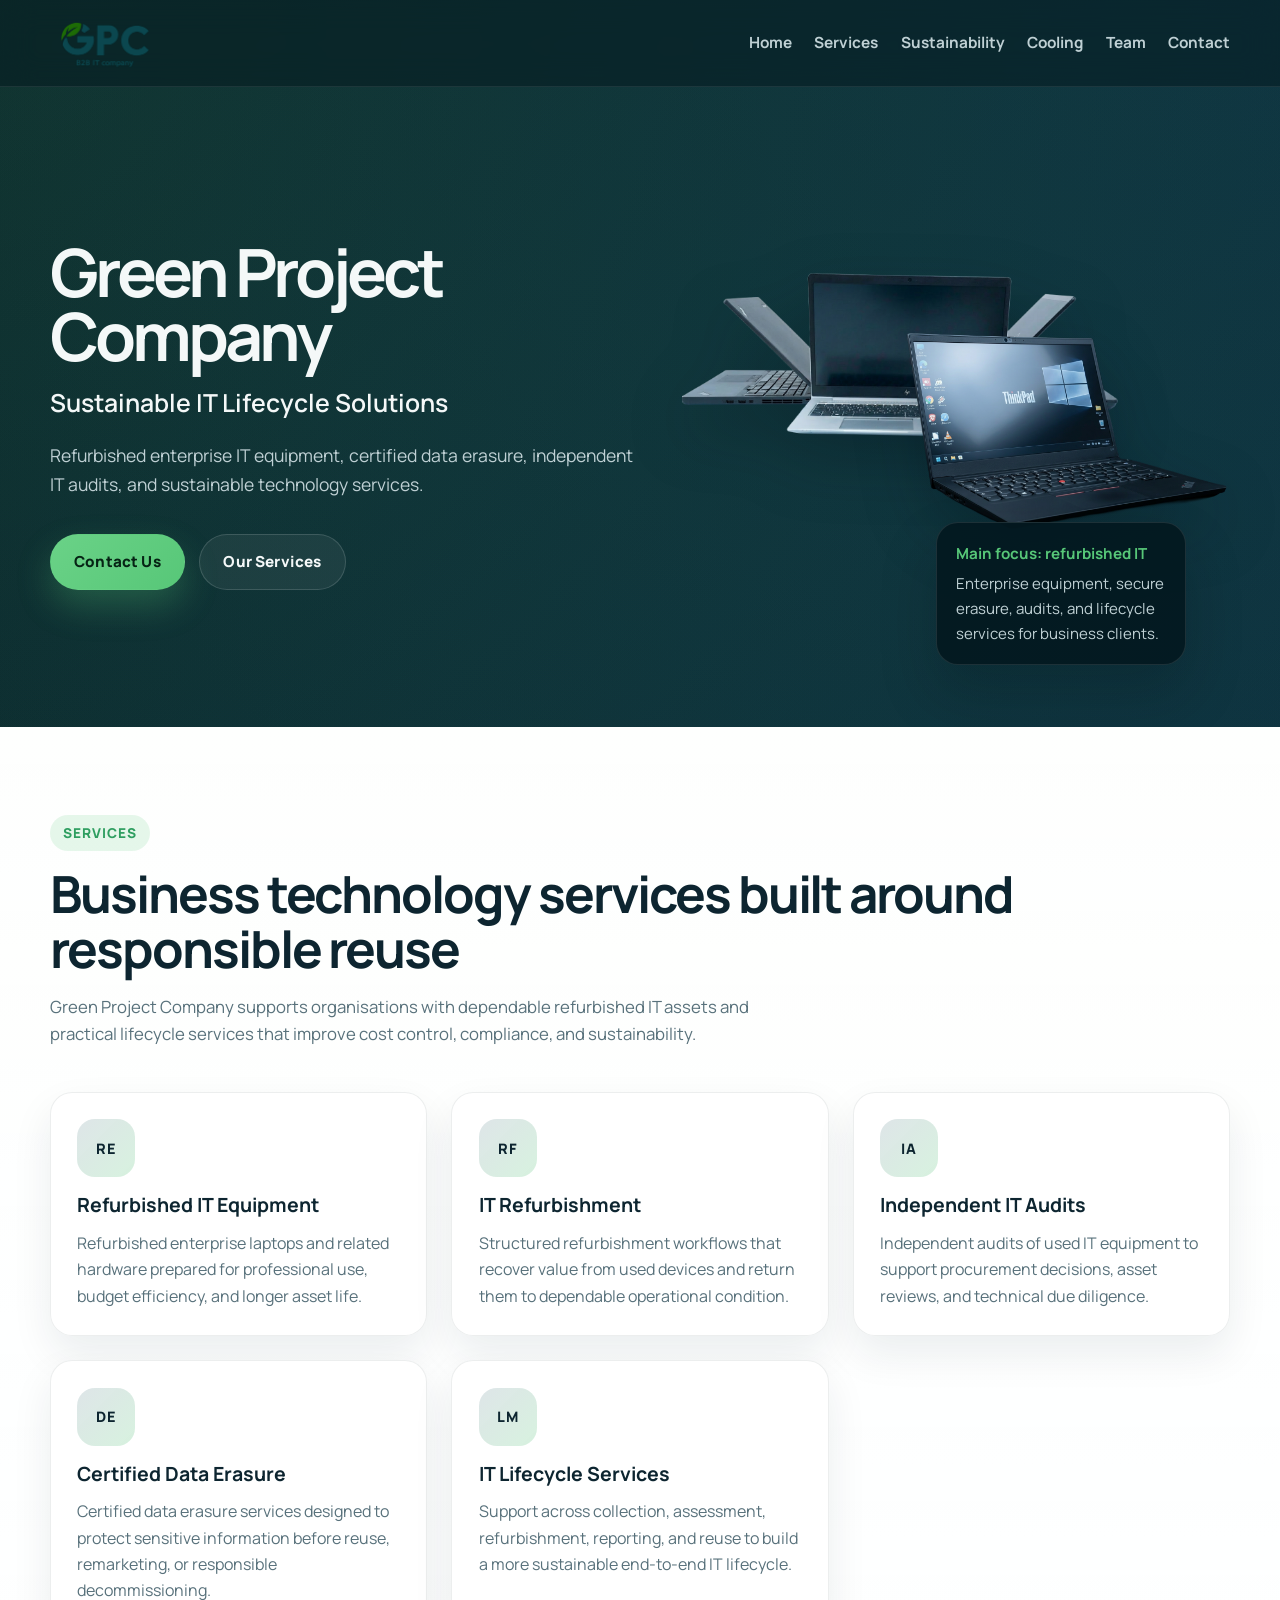
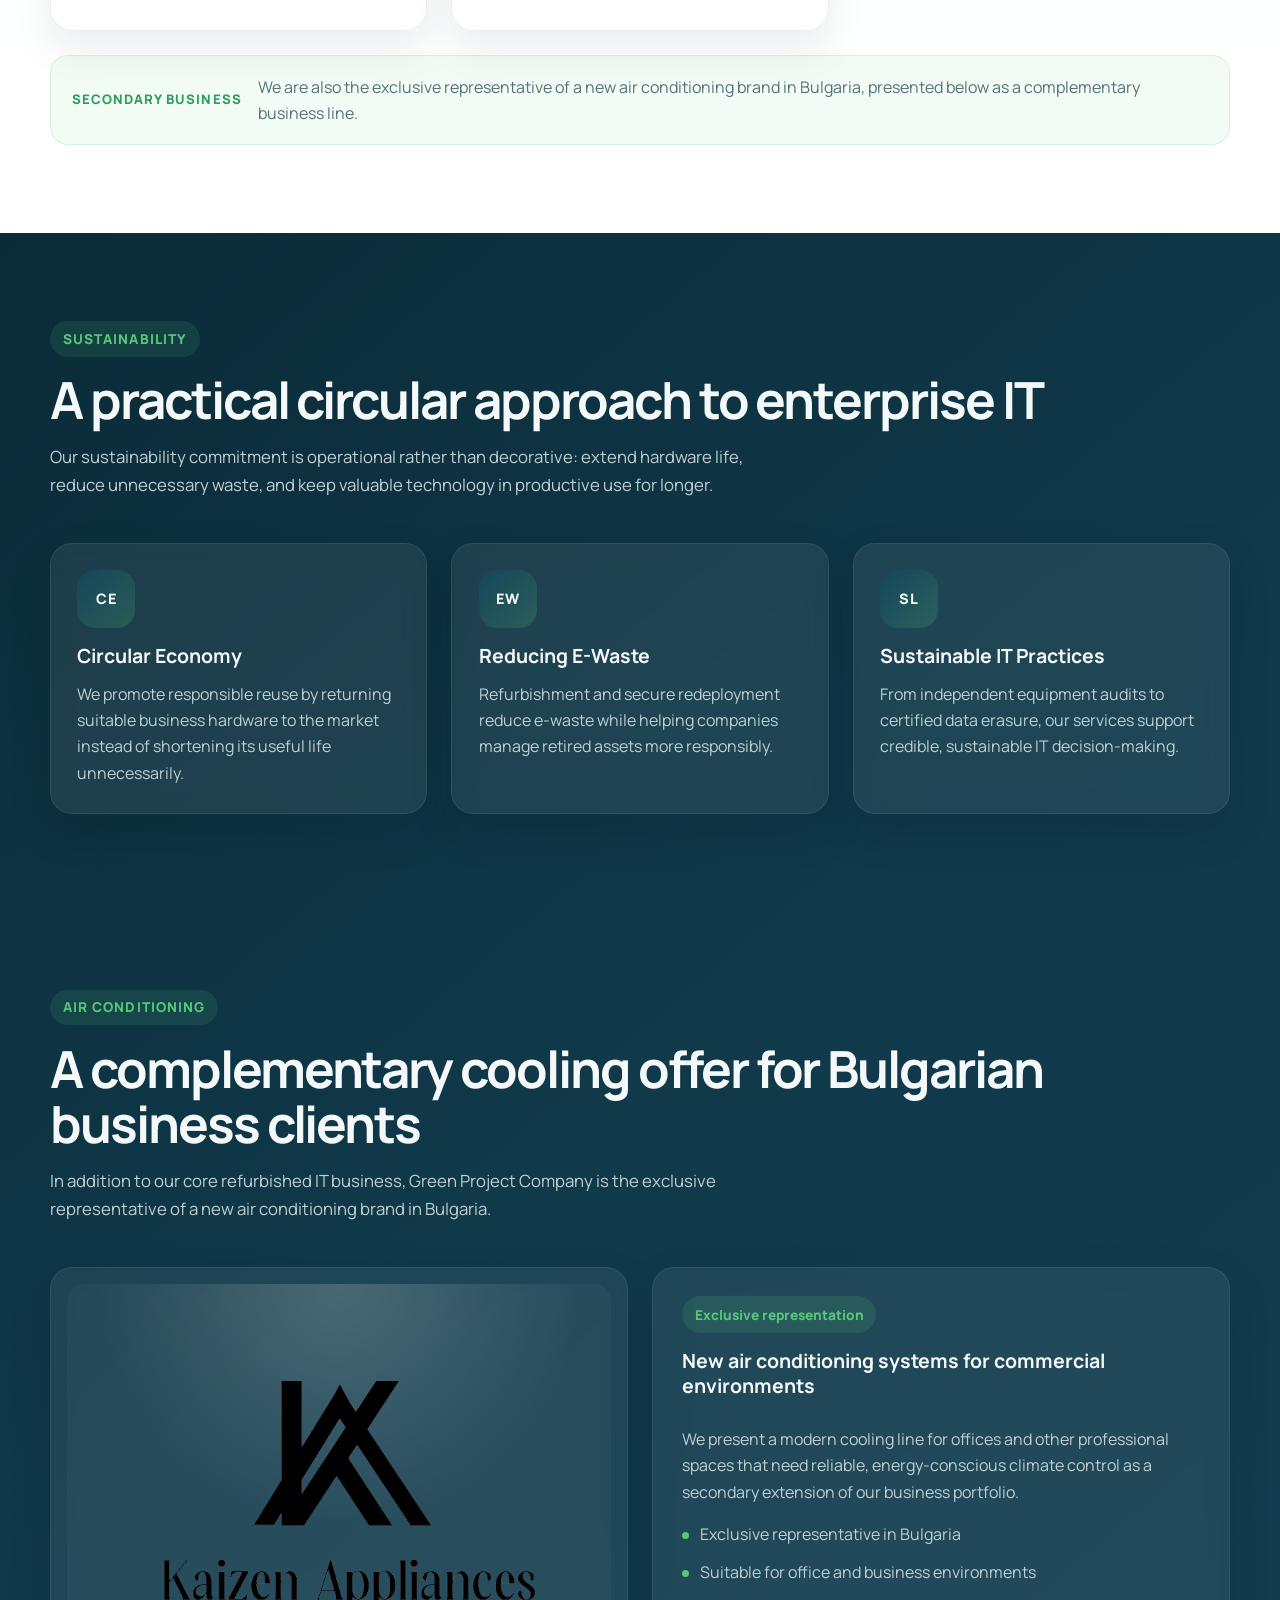
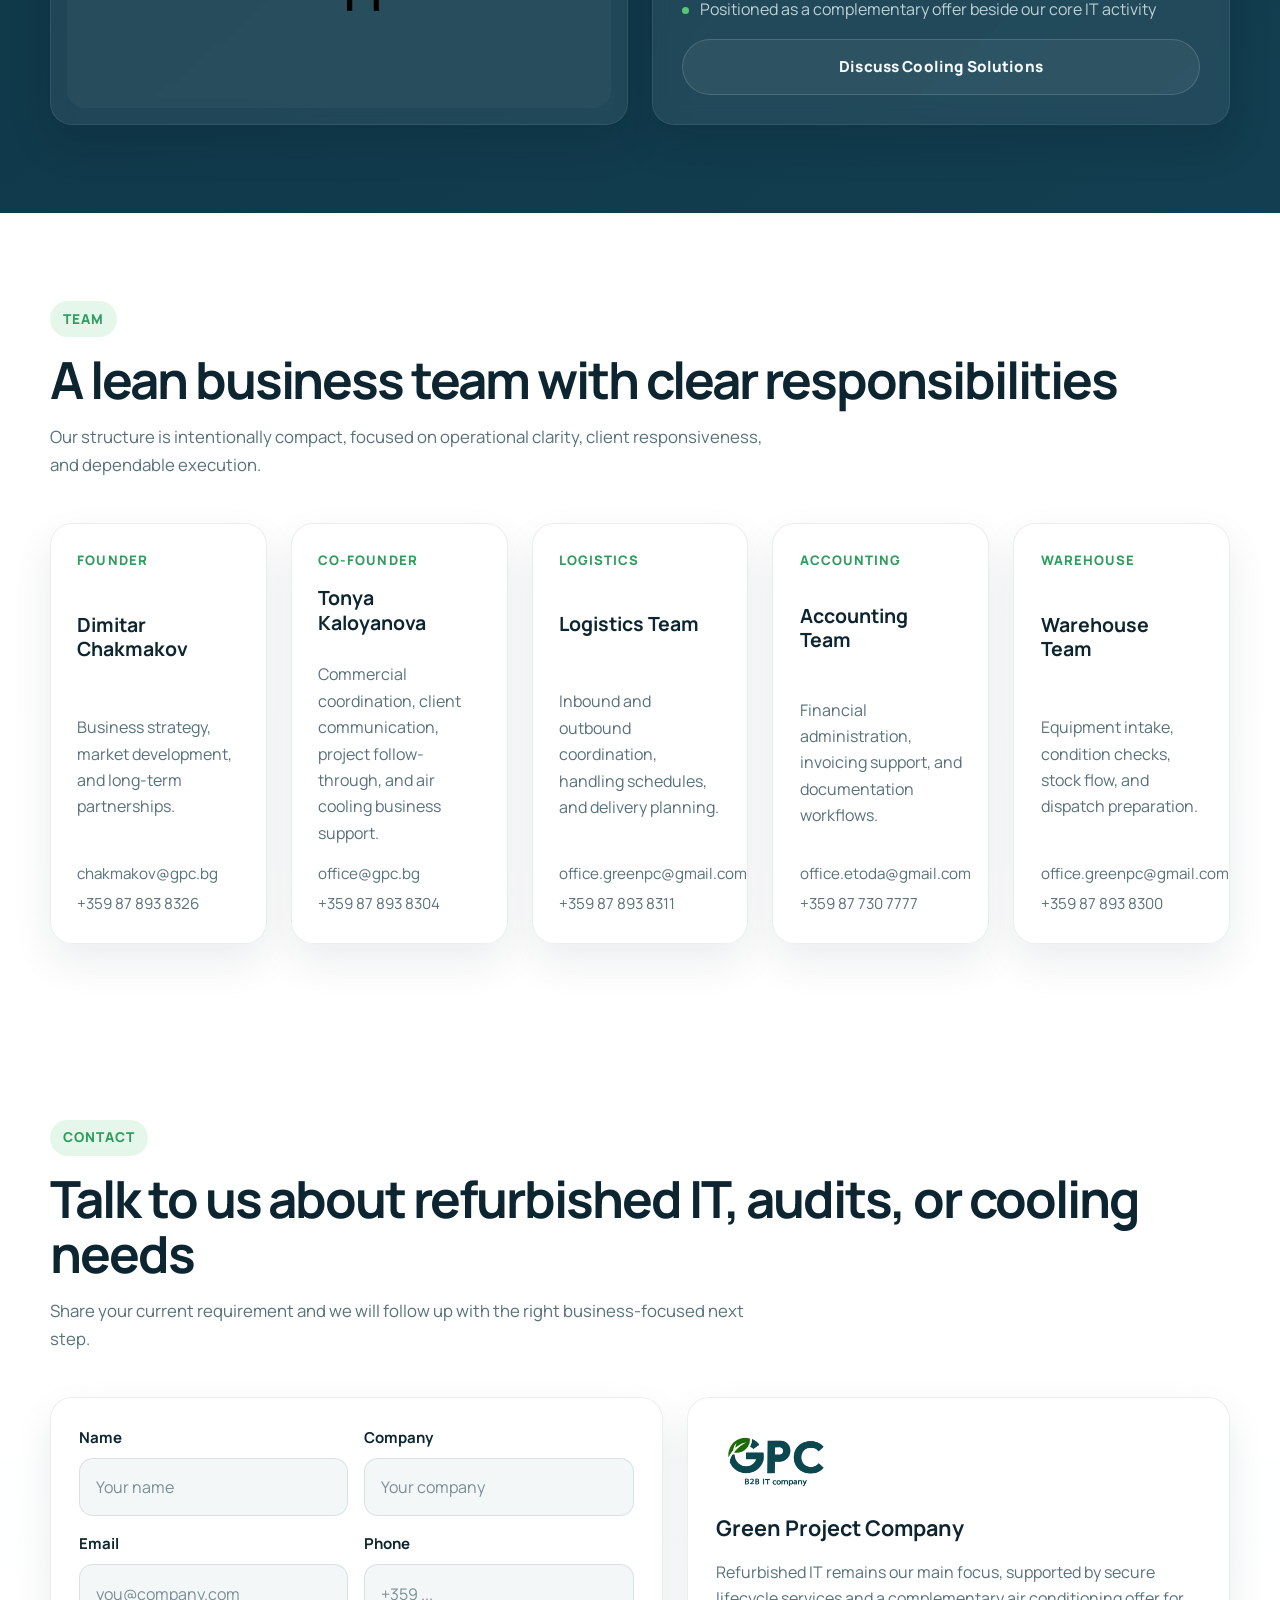
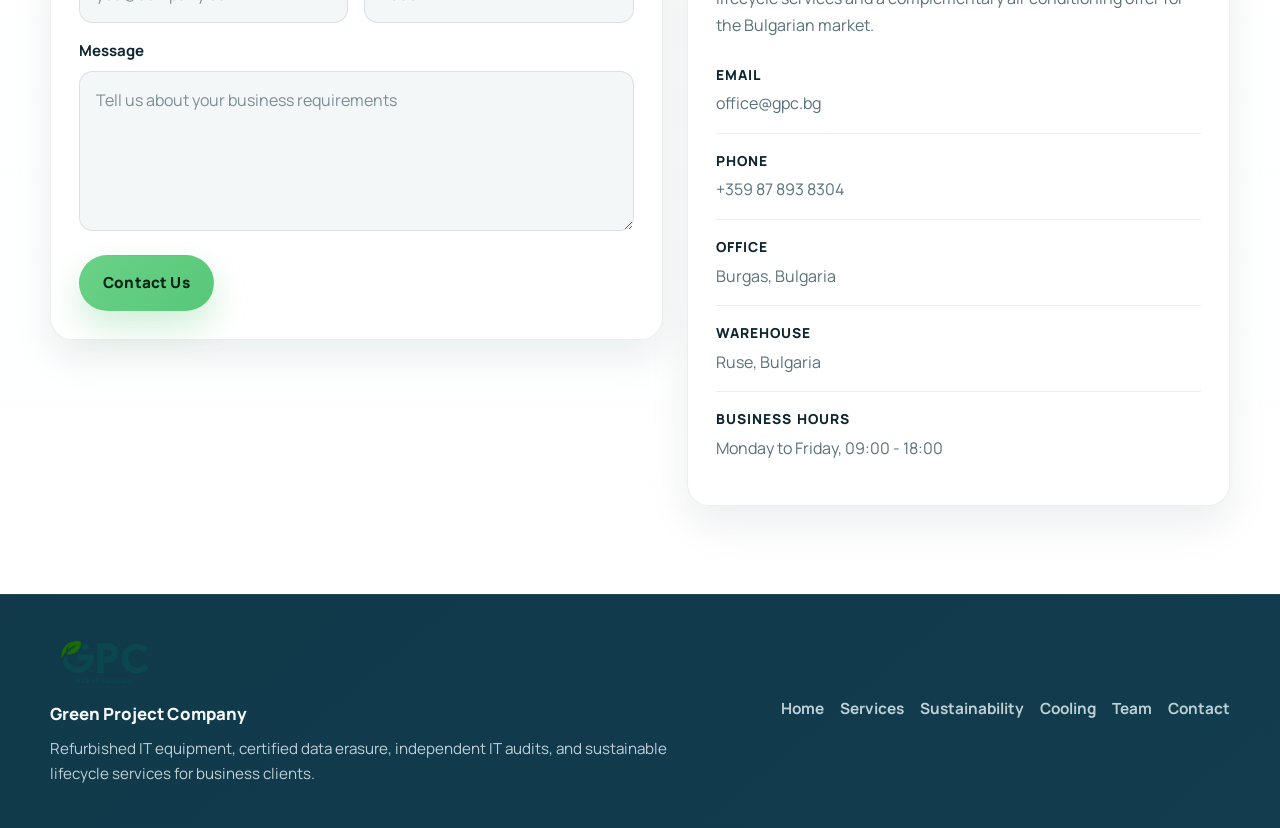
==== index.html @ 737a0e6c "Add files via upload" ====
<!DOCTYPE html>
<html lang="en">
<head>
  <meta charset="UTF-8" />
  <meta name="viewport" content="width=device-width, initial-scale=1.0" />
  <title>Green Project Company | Sustainable IT Lifecycle Solutions</title>
  <meta
    name="description"
    content="Green Project Company provides refurbished IT equipment, IT refurbishment services, independent audits, certified data erasure, lifecycle management, and sustainable technology solutions for business clients."
  />
  <link rel="preconnect" href="https://fonts.googleapis.com" />
  <link rel="preconnect" href="https://fonts.gstatic.com" crossorigin />
  <link
    href="https://fonts.googleapis.com/css2?family=Manrope:wght@400;500;600;700;800&display=swap"
    rel="stylesheet"
  />
  <link rel="stylesheet" href="styles.css" />
</head>
<body>
  <header class="site-header" id="home">
    <div class="container header-inner">
      <a href="#home" class="logo" aria-label="Green Project Company home">
        <img src="img/final-logo-png-transparent.png" alt="Green Project Company logo" />
      </a>

      <button
        class="menu-toggle"
        aria-label="Toggle navigation"
        aria-expanded="false"
        aria-controls="primary-nav"
        type="button"
      >
        <span></span>
      </button>

      <nav class="nav" id="primary-nav" aria-label="Primary navigation">
        <a href="#home">Home</a>
        <a href="#services">Services</a>
        <a href="#sustainability">Sustainability</a>
        <a href="#cooling">Cooling</a>
        <a href="#team">Team</a>
        <a href="#contact">Contact</a>
      </nav>
    </div>
  </header>

  <main>
    <section class="hero section" aria-labelledby="hero-title">
      <div class="container hero-grid">
        <div class="hero-copy fade-in">
          <h1 id="hero-title">Green Project Company</h1>
          <p class="hero-tagline">Sustainable IT Lifecycle Solutions</p>
          <p class="hero-description">
            Refurbished enterprise IT equipment, certified data erasure, independent IT audits,
            and sustainable technology services.
          </p>

          <div class="hero-actions">
            <a href="#contact" class="btn">Contact Us</a>
            <a href="#services" class="btn btn-secondary">Our Services</a>
          </div>
        </div>

        <div class="hero-visual fade-in" aria-hidden="true">
          <div class="hero-card one">
            <img src="img/refurbished laptops HP, Lenovo, Dell.png" alt="" />
          </div>
          <div class="hero-card two">
            <img src="img/Lenovo E14.png" alt="" />
          </div>
          <div class="hero-badge">
            <strong>Main focus: refurbished IT</strong>
            <p>Enterprise equipment, secure erasure, audits, and lifecycle services for business clients.</p>
          </div>
        </div>
      </div>
    </section>

    <section class="section section-light" id="services" aria-labelledby="services-title">
      <div class="container">
        <div class="section-heading fade-in">
          <span class="section-kicker">Services</span>
          <h2 class="section-title" id="services-title">Business technology services built around responsible reuse</h2>
          <p class="section-subtitle">
            Green Project Company supports organisations with dependable refurbished IT assets and
            practical lifecycle services that improve cost control, compliance, and sustainability.
          </p>
        </div>

        <div class="services-grid">
          <article class="card service-card fade-in">
            <div class="icon-wrap">RE</div>
            <h3>Refurbished IT Equipment</h3>
            <p>
              Refurbished enterprise laptops and related hardware prepared for professional use,
              budget efficiency, and longer asset life.
            </p>
          </article>

          <article class="card service-card fade-in">
            <div class="icon-wrap">RF</div>
            <h3>IT Refurbishment</h3>
            <p>
              Structured refurbishment workflows that recover value from used devices and return
              them to dependable operational condition.
            </p>
          </article>

          <article class="card service-card fade-in">
            <div class="icon-wrap">IA</div>
            <h3>Independent IT Audits</h3>
            <p>
              Independent audits of used IT equipment to support procurement decisions, asset
              reviews, and technical due diligence.
            </p>
          </article>

          <article class="card service-card fade-in">
            <div class="icon-wrap">DE</div>
            <h3>Certified Data Erasure</h3>
            <p>
              Certified data erasure services designed to protect sensitive information before
              reuse, remarketing, or responsible decommissioning.
            </p>
          </article>

          <article class="card service-card fade-in">
            <div class="icon-wrap">LM</div>
            <h3>IT Lifecycle Services</h3>
            <p>
              Support across collection, assessment, refurbishment, reporting, and reuse to build
              a more sustainable end-to-end IT lifecycle.
            </p>
          </article>
        </div>

        <div class="secondary-note fade-in">
          <span class="secondary-note-label">Secondary business</span>
          <p>
            We are also the exclusive representative of a new air conditioning brand in Bulgaria,
            presented below as a complementary business line.
          </p>
        </div>
      </div>
    </section>

    <section class="section" id="sustainability" aria-labelledby="sustainability-title">
      <div class="container">
        <div class="section-heading fade-in">
          <span class="section-kicker">Sustainability</span>
          <h2 class="section-title" id="sustainability-title">A practical circular approach to enterprise IT</h2>
          <p class="section-subtitle">
            Our sustainability commitment is operational rather than decorative: extend hardware
            life, reduce unnecessary waste, and keep valuable technology in productive use for longer.
          </p>
        </div>

        <div class="mission-grid">
          <article class="card fade-in">
            <div class="icon-wrap">CE</div>
            <h3>Circular Economy</h3>
            <p>
              We promote responsible reuse by returning suitable business hardware to the market
              instead of shortening its useful life unnecessarily.
            </p>
          </article>

          <article class="card fade-in">
            <div class="icon-wrap">EW</div>
            <h3>Reducing E-Waste</h3>
            <p>
              Refurbishment and secure redeployment reduce e-waste while helping companies manage
              retired assets more responsibly.
            </p>
          </article>

          <article class="card fade-in">
            <div class="icon-wrap">SL</div>
            <h3>Sustainable IT Practices</h3>
            <p>
              From independent equipment audits to certified data erasure, our services support
              credible, sustainable IT decision-making.
            </p>
          </article>
        </div>
      </div>
    </section>

    <section class="section" id="cooling" aria-labelledby="cooling-title">
      <div class="container">
        <div class="section-heading fade-in">
          <span class="section-kicker">Air Conditioning</span>
          <h2 class="section-title" id="cooling-title">A complementary cooling offer for Bulgarian business clients</h2>
          <p class="section-subtitle">
            In addition to our core refurbished IT business, Green Project Company is the exclusive
            representative of a new air conditioning brand in Bulgaria.
          </p>
        </div>

        <div class="products-grid cooling-grid">
          <article class="card product-card fade-in">
            <img
              src="img/kaizen air conditioner.png"
              alt="Kaizen air conditioner unit represented by Green Project Company"
              loading="lazy"
            />
          </article>

          <article class="card cooling-card fade-in">
            <span class="product-label">Exclusive representation</span>
            <h3>New air conditioning systems for commercial environments</h3>
            <p>
              We present a modern cooling line for offices and other professional spaces that need
              reliable, energy-conscious climate control as a secondary extension of our business portfolio.
            </p>

            <ul class="feature-list">
              <li>Exclusive representative in Bulgaria</li>
              <li>Suitable for office and business environments</li>
              <li>Positioned as a complementary offer beside our core IT activity</li>
            </ul>

            <a href="#contact" class="btn btn-secondary">Discuss Cooling Solutions</a>
          </article>
        </div>
      </div>
    </section>

    <section class="section section-light" id="team" aria-labelledby="team-title">
      <div class="container">
        <div class="section-heading fade-in">
          <span class="section-kicker">Team</span>
          <h2 class="section-title" id="team-title">A lean business team with clear responsibilities</h2>
          <p class="section-subtitle">
            Our structure is intentionally compact, focused on operational clarity, client
            responsiveness, and dependable execution.
          </p>
        </div>

        <div class="team-grid">
          <article class="card team-card fade-in">
            <span class="team-role">Founder</span>
            <h3>Dimitar Chakmakov</h3>
            <p>Business strategy, market development, and long-term partnerships.</p>
            <div class="team-contact">
              <a href="mailto:chakmakov@gpc.bg">chakmakov@gpc.bg</a>
              <a href="tel:+359878938326">+359 87 893 8326</a>
            </div>
          </article>

          <article class="card team-card fade-in">
            <span class="team-role">Co-Founder</span>
            <h3>Tonya Kaloyanova</h3>
            <p>Commercial coordination, client communication, project follow-through, and air cooling business support.</p>
            <div class="team-contact">
              <a href="mailto:office@gpc.bg">office@gpc.bg</a>
              <a href="tel:+359878938304">+359 87 893 8304</a>
            </div>
          </article>

          <article class="card team-card fade-in">
            <span class="team-role">Logistics</span>
            <h3>Logistics Team</h3>
            <p>Inbound and outbound coordination, handling schedules, and delivery planning.</p>
            <div class="team-contact">
              <a href="mailto:office.greenpc@gmail.com">office.greenpc@gmail.com</a>
              <a href="tel:+359878938311">+359 87 893 8311</a>
            </div>
          </article>

          <article class="card team-card fade-in">
            <span class="team-role">Accounting</span>
            <h3>Accounting Team</h3>
            <p>Financial administration, invoicing support, and documentation workflows.</p>
            <div class="team-contact">
              <a href="mailto:office.etoda@gmail.com">office.etoda@gmail.com</a>
              <a href="tel:+359877307777">+359 87 730 7777</a>
            </div>
          </article>

          <article class="card team-card fade-in">
            <span class="team-role">Warehouse</span>
            <h3>Warehouse Team</h3>
            <p>Equipment intake, condition checks, stock flow, and dispatch preparation.</p>
            <div class="team-contact">
              <a href="mailto:office.greenpc@gmail.com">office.greenpc@gmail.com</a>
              <a href="tel:+359878938300">+359 87 893 8300</a>
            </div>
          </article>
        </div>
      </div>
    </section>

    <section class="section section-light" id="contact" aria-labelledby="contact-title">
      <div class="container">
        <div class="section-heading fade-in">
          <span class="section-kicker">Contact</span>
          <h2 class="section-title" id="contact-title">Talk to us about refurbished IT, audits, or cooling needs</h2>
          <p class="section-subtitle">
            Share your current requirement and we will follow up with the right business-focused next step.
          </p>
        </div>

        <div class="contact-grid">
          <form class="contact-form fade-in">
            <div class="form-row">
              <div class="form-group">
                <label for="name">Name</label>
                <input type="text" id="name" name="name" placeholder="Your name" required />
              </div>

              <div class="form-group">
                <label for="company">Company</label>
                <input type="text" id="company" name="company" placeholder="Your company" required />
              </div>
            </div>

            <div class="form-row">
              <div class="form-group">
                <label for="email">Email</label>
                <input type="email" id="email" name="email" placeholder="you@company.com" required />
              </div>

              <div class="form-group">
                <label for="phone">Phone</label>
                <input type="tel" id="phone" name="phone" placeholder="+359 ..." required />
              </div>
            </div>

            <div class="form-group">
              <label for="message">Message</label>
              <textarea
                id="message"
                name="message"
                placeholder="Tell us about your business requirements"
                required
              ></textarea>
            </div>

            <button type="submit" class="btn">Contact Us</button>
          </form>

          <aside class="contact-info fade-in">
            <div class="contact-logo">
              <img src="img/final-logo-png-transparent.png" alt="Green Project Company logo" loading="lazy" />
            </div>

            <h3>Green Project Company</h3>
            <p class="contact-copy">
              Refurbished IT remains our main focus, supported by secure lifecycle services and a
              complementary air conditioning offer for the Bulgarian market.
            </p>

            <div class="info-item">
              <span>Email</span>
              <a href="mailto:office@gpc.bg">office@gpc.bg</a>
            </div>

            <div class="info-item">
              <span>Phone</span>
              <a href="tel:+359878938304">+359 87 893 8304</a>
            </div>

            <div class="info-item">
              <span>Office</span>
              <p>Burgas, Bulgaria</p>
            </div>

            <div class="info-item">
              <span>Warehouse</span>
              <p>Ruse, Bulgaria</p>
            </div>

            <div class="info-item">
              <span>Business Hours</span>
              <p>Monday to Friday, 09:00 - 18:00</p>
            </div>
          </aside>
        </div>
      </div>
    </section>
  </main>

  <footer class="site-footer">
    <div class="container footer-grid">
      <div class="footer-brand">
        <a href="#home" class="logo" aria-label="Green Project Company home">
          <img src="img/final-logo-png-transparent.png" alt="Green Project Company logo" loading="lazy" />
        </a>
        <span class="footer-company">Green Project Company</span>
        <p class="footer-copy">
          Refurbished IT equipment, certified data erasure, independent IT audits, and sustainable
          lifecycle services for business clients.
        </p>
      </div>

      <nav class="footer-nav" aria-label="Footer navigation">
        <a href="#home">Home</a>
        <a href="#services">Services</a>
        <a href="#sustainability">Sustainability</a>
        <a href="#cooling">Cooling</a>
        <a href="#team">Team</a>
        <a href="#contact">Contact</a>
      </nav>
    </div>
  </footer>

  <script src="script.js"></script>
</body>
</html>
---- styles.css ----
:root {
  --bg-dark: #041920;
  --bg-deep: #0a2a38;
  --bg-primary: #10394a;
  --bg-secondary: #15475c;
  --bg-light: #f5f9f8;
  --bg-light-alt: #edf4f3;
  --text-main: #f4f8f8;
  --text-soft: #bfd0d4;
  --text-dark: #0d2530;
  --text-muted: #58717b;
  --surface: rgba(255, 255, 255, 0.07);
  --surface-strong: rgba(255, 255, 255, 0.11);
  --accent: #57c778;
  --accent-strong: #2e9e60;
  --line: rgba(255, 255, 255, 0.1);
  --line-dark: rgba(13, 37, 48, 0.1);
  --shadow-soft: 0 18px 42px rgba(1, 16, 22, 0.16);
  --shadow-strong: 0 28px 56px rgba(1, 16, 22, 0.24);
  --radius-xl: 28px;
  --radius-lg: 22px;
  --radius-md: 18px;
  --radius-sm: 14px;
  --transition: 0.28s ease;
  --max-width: 1180px;
}

* {
  box-sizing: border-box;
  margin: 0;
  padding: 0;
}

html {
  scroll-behavior: smooth;
}

body {
  font-family: "Manrope", "Segoe UI", sans-serif;
  background:
    radial-gradient(circle at top left, rgba(87, 199, 120, 0.14), transparent 30%),
    radial-gradient(circle at top right, rgba(21, 71, 92, 0.38), transparent 28%),
    linear-gradient(140deg, var(--bg-dark), var(--bg-primary) 48%, var(--bg-secondary));
  color: var(--text-main);
  line-height: 1.65;
  overflow-x: hidden;
  text-rendering: optimizeLegibility;
}

img {
  display: block;
  max-width: 100%;
}

a {
  color: inherit;
  text-decoration: none;
}

button,
input,
textarea {
  font: inherit;
}

section[id] {
  scroll-margin-top: 104px;
}

.container {
  width: min(100% - 2rem, var(--max-width));
  margin: 0 auto;
}

.section {
  padding: 5.5rem 0;
  position: relative;
}

.section-light {
  background:
    linear-gradient(180deg, rgba(255, 255, 255, 0.92), rgba(255, 255, 255, 0.98)),
    linear-gradient(180deg, var(--bg-light), var(--bg-light-alt));
  color: var(--text-dark);
}

.section-heading {
  margin-bottom: 2.75rem;
}

.section-kicker {
  display: inline-flex;
  align-items: center;
  gap: 0.5rem;
  margin-bottom: 0.95rem;
  padding: 0.42rem 0.8rem;
  border-radius: 999px;
  background: rgba(87, 199, 120, 0.12);
  color: var(--accent);
  font-size: 0.85rem;
  font-weight: 800;
  letter-spacing: 0.08em;
  text-transform: uppercase;
}

.section-light .section-kicker {
  background: rgba(87, 199, 120, 0.15);
  color: var(--accent-strong);
}

.section-title {
  font-size: clamp(2rem, 4vw, 3.25rem);
  line-height: 1.08;
  letter-spacing: -0.04em;
  margin-bottom: 1rem;
}

.section-subtitle {
  max-width: 720px;
  color: var(--text-soft);
  font-size: 1.05rem;
}

.section-light .section-title,
.section-light .card h3,
.section-light .contact-info h3,
.section-light label {
  color: var(--text-dark);
}

.section-light .section-subtitle,
.section-light .card p,
.section-light .contact-copy,
.section-light .info-item p,
.section-light .info-item a {
  color: var(--text-muted);
}

.fade-in {
  opacity: 0;
  transform: translateY(28px);
  transition: opacity 0.8s ease, transform 0.8s ease;
}

.fade-in.visible {
  opacity: 1;
  transform: translateY(0);
}

.site-header {
  position: sticky;
  top: 0;
  z-index: 1000;
  background: rgba(4, 25, 32, 0.52);
  backdrop-filter: blur(16px);
  border-bottom: 1px solid rgba(255, 255, 255, 0.08);
  transition: background var(--transition), box-shadow var(--transition), border-color var(--transition);
}

.site-header.scrolled {
  background: rgba(4, 25, 32, 0.92);
  border-color: rgba(255, 255, 255, 0.12);
  box-shadow: 0 16px 34px rgba(1, 10, 14, 0.22);
}

.header-inner {
  min-height: 86px;
  display: flex;
  align-items: center;
  gap: 1rem;
}

.logo {
  display: inline-flex;
  align-items: center;
  flex: 0 0 auto;
}

.logo img {
  height: 62px;
  width: auto;
  object-fit: contain;
}

.nav {
  display: flex;
  align-items: center;
  gap: 1.4rem;
  margin-left: auto;
}

.nav a,
.footer-nav a,
.team-contact a,
.info-item a {
  transition: color var(--transition), opacity var(--transition);
}

.nav a,
.footer-nav a {
  color: var(--text-soft);
  font-size: 0.96rem;
  font-weight: 700;
}

.nav a:hover,
.nav a:focus,
.footer-nav a:hover,
.footer-nav a:focus {
  color: var(--text-main);
}

.menu-toggle {
  display: none;
  width: 46px;
  height: 46px;
  border: 0;
  border-radius: 14px;
  background: rgba(255, 255, 255, 0.08);
  cursor: pointer;
  align-items: center;
  justify-content: center;
  position: relative;
}

.menu-toggle span,
.menu-toggle::before,
.menu-toggle::after {
  content: "";
  position: absolute;
  width: 22px;
  height: 2px;
  border-radius: 999px;
  background: var(--text-main);
  transition: transform var(--transition), opacity var(--transition);
}

.menu-toggle::before {
  transform: translateY(-7px);
}

.menu-toggle::after {
  transform: translateY(7px);
}

.menu-toggle.active span {
  opacity: 0;
}

.menu-toggle.active::before {
  transform: rotate(45deg);
}

.menu-toggle.active::after {
  transform: rotate(-45deg);
}

.hero {
  padding: 5.5rem 0 4.5rem;
}

.hero-grid {
  display: grid;
  grid-template-columns: 1.08fr 1fr;
  gap: 2.5rem;
  align-items: center;
}

.hero-copy h1 {
  font-size: clamp(2.9rem, 5.2vw, 4.8rem);
  line-height: 0.97;
  letter-spacing: -0.06em;
  margin-bottom: 0.9rem;
}

.hero-tagline {
  color: var(--text-main);
  font-size: clamp(1.2rem, 2vw, 1.55rem);
  font-weight: 600;
  margin-bottom: 1.05rem;
}

.hero-description {
  max-width: 590px;
  color: var(--text-soft);
  font-size: 1.1rem;
  margin-bottom: 2.15rem;
}

.hero-actions {
  display: flex;
  flex-wrap: wrap;
  gap: 0.9rem;
}

.btn {
  display: inline-flex;
  align-items: center;
  justify-content: center;
  min-height: 50px;
  padding: 0.92rem 1.45rem;
  border: 1px solid transparent;
  border-radius: 999px;
  background: linear-gradient(135deg, #6ad287, var(--accent));
  color: #062314;
  font-size: 0.95rem;
  font-weight: 800;
  letter-spacing: 0.01em;
  box-shadow: 0 16px 34px rgba(87, 199, 120, 0.28);
  transition: transform var(--transition), box-shadow var(--transition), filter var(--transition), background var(--transition), color var(--transition), border-color var(--transition);
  cursor: pointer;
}

.btn:hover,
.btn:focus {
  transform: translateY(-2px);
  box-shadow: 0 20px 38px rgba(87, 199, 120, 0.32);
  filter: brightness(1.02);
}

.btn-secondary {
  background: rgba(255, 255, 255, 0.06);
  color: var(--text-main);
  border-color: rgba(255, 255, 255, 0.14);
  box-shadow: none;
}

.btn-secondary:hover,
.btn-secondary:focus {
  box-shadow: 0 16px 32px rgba(1, 16, 22, 0.18);
}

.section-light .btn-secondary {
  background: rgba(13, 37, 48, 0.03);
  color: var(--text-dark);
  border-color: rgba(13, 37, 48, 0.12);
}

.hero-visual {
  position: relative;
  min-height: 480px;
}

.hero-card {
  position: absolute;
  overflow: visible;
  animation: float 7s ease-in-out infinite;
}

.hero-card img,
.product-card img {
  width: 100%;
  height: 100%;
  object-fit: contain;
}

.hero-card img {
  padding: 0;
  background: transparent;
  filter: drop-shadow(0 24px 30px rgba(1, 13, 18, 0.26));
}

.hero-card.one {
  inset: 0 20% 20% 0;
}

.hero-card.two {
  inset: 14% 0 7% 37%;
  animation-delay: 1.1s;
}

.hero-badge {
  position: absolute;
  right: 8%;
  bottom: -10px;
  max-width: 250px;
  padding: 1.1rem 1.2rem;
  border-radius: 22px;
  background: rgba(4, 25, 32, 0.94);
  border: 1px solid rgba(255, 255, 255, 0.1);
  box-shadow: var(--shadow-strong);
}

.hero-badge strong {
  display: block;
  margin-bottom: 0.4rem;
  color: var(--accent);
  font-size: 0.95rem;
}

.hero-badge p {
  color: var(--text-soft);
  font-size: 0.94rem;
}

.mission-grid,
.services-grid,
.team-grid,
.products-grid,
.contact-grid,
.footer-grid {
  display: grid;
  gap: 1.5rem;
}

.services-grid {
  grid-template-columns: repeat(3, minmax(0, 1fr));
}

.mission-grid {
  grid-template-columns: repeat(3, minmax(0, 1fr));
}

.team-grid {
  grid-template-columns: repeat(5, minmax(0, 1fr));
}

.products-grid {
  grid-template-columns: repeat(2, minmax(0, 1fr));
}

.contact-grid {
  grid-template-columns: 1.06fr 0.94fr;
  align-items: start;
}

.footer-grid {
  grid-template-columns: 1fr auto;
  align-items: center;
  gap: 1.2rem;
}

.card,
.contact-form,
.contact-info {
  border-radius: var(--radius-lg);
  border: 1px solid rgba(255, 255, 255, 0.08);
  background: var(--surface);
  box-shadow: var(--shadow-soft);
  backdrop-filter: blur(10px);
}

.card {
  padding: 1.65rem;
  transition: transform var(--transition), box-shadow var(--transition), border-color var(--transition), background var(--transition);
}

.card:hover {
  transform: translateY(-5px);
  border-color: rgba(87, 199, 120, 0.32);
  box-shadow: var(--shadow-strong);
}

.section-light .card,
.section-light .contact-form,
.section-light .contact-info {
  background: rgba(255, 255, 255, 0.92);
  border: 1px solid rgba(13, 37, 48, 0.08);
  box-shadow: 0 18px 40px rgba(13, 37, 48, 0.08);
}

.icon-wrap {
  width: 58px;
  height: 58px;
  display: grid;
  place-items: center;
  margin-bottom: 1rem;
  border-radius: 18px;
  background: linear-gradient(135deg, rgba(21, 71, 92, 0.95), rgba(87, 199, 120, 0.22));
  color: var(--text-main);
  font-size: 0.9rem;
  font-weight: 800;
  letter-spacing: 0.08em;
}

.section-light .icon-wrap {
  color: var(--text-dark);
  background: linear-gradient(135deg, rgba(21, 71, 92, 0.14), rgba(87, 199, 120, 0.24));
}

.card h3 {
  margin-bottom: 0.75rem;
  font-size: 1.22rem;
  line-height: 1.25;
}

.card p {
  color: var(--text-soft);
}

.service-card {
  min-height: 100%;
}

.secondary-note {
  display: flex;
  align-items: center;
  justify-content: space-between;
  gap: 1rem;
  margin-top: 1.5rem;
  padding: 1.1rem 1.3rem;
  border-radius: 18px;
  background: rgba(87, 199, 120, 0.08);
  border: 1px solid rgba(87, 199, 120, 0.18);
}

.secondary-note-label {
  flex: 0 0 auto;
  color: var(--accent-strong);
  font-size: 0.82rem;
  font-weight: 800;
  letter-spacing: 0.08em;
  text-transform: uppercase;
}

.secondary-note p {
  color: var(--text-muted);
}

.team-card {
  display: flex;
  flex-direction: column;
  justify-content: space-between;
  gap: 0.9rem;
  min-height: 100%;
}

.team-role {
  color: var(--accent-strong);
  font-size: 0.82rem;
  font-weight: 800;
  letter-spacing: 0.08em;
  text-transform: uppercase;
}

.team-contact {
  display: grid;
  gap: 0.35rem;
}

.team-contact a {
  color: var(--text-muted);
  font-size: 0.95rem;
}

.team-contact a:hover,
.team-contact a:focus,
.info-item a:hover,
.info-item a:focus {
  color: var(--accent-strong);
}

.product-card {
  overflow: hidden;
  padding: 1rem;
}

.product-card img {
  min-height: 330px;
  padding: 1.3rem;
  border-radius: 18px;
  background:
    radial-gradient(circle at top, rgba(255, 255, 255, 0.16), transparent 48%),
    rgba(255, 255, 255, 0.03);
}

.cooling-card {
  display: flex;
  flex-direction: column;
  justify-content: center;
  gap: 1rem;
  padding: 1.8rem;
}

.product-label {
  display: inline-flex;
  width: fit-content;
  padding: 0.45rem 0.8rem;
  border-radius: 999px;
  background: rgba(87, 199, 120, 0.14);
  color: var(--accent);
  font-size: 0.85rem;
  font-weight: 800;
}

.feature-list {
  display: grid;
  gap: 0.7rem;
  list-style: none;
}

.feature-list li {
  position: relative;
  padding-left: 1.15rem;
  color: var(--text-soft);
}

.feature-list li::before {
  content: "";
  position: absolute;
  left: 0;
  top: 0.68rem;
  width: 7px;
  height: 7px;
  border-radius: 999px;
  background: var(--accent);
}

.contact-form,
.contact-info {
  padding: 1.75rem;
}

.form-row {
  display: grid;
  grid-template-columns: repeat(2, minmax(0, 1fr));
  gap: 1rem;
}

.form-group {
  margin-bottom: 1rem;
}

label {
  display: block;
  margin-bottom: 0.45rem;
  color: var(--text-soft);
  font-size: 0.94rem;
  font-weight: 700;
}

input,
textarea {
  width: 100%;
  padding: 0.95rem 1rem;
  border-radius: var(--radius-sm);
  border: 1px solid rgba(255, 255, 255, 0.12);
  background: rgba(255, 255, 255, 0.05);
  color: var(--text-main);
  outline: none;
  transition: border-color var(--transition), background var(--transition), box-shadow var(--transition);
}

input::placeholder,
textarea::placeholder {
  color: rgba(191, 208, 212, 0.72);
}

input:focus,
textarea:focus {
  border-color: rgba(87, 199, 120, 0.5);
  background: rgba(255, 255, 255, 0.09);
  box-shadow: 0 0 0 4px rgba(87, 199, 120, 0.1);
}

.section-light input,
.section-light textarea {
  background: #f3f7f7;
  color: var(--text-dark);
  border-color: rgba(13, 37, 48, 0.1);
}

.section-light input::placeholder,
.section-light textarea::placeholder {
  color: rgba(88, 113, 123, 0.78);
}

.section-light input:focus,
.section-light textarea:focus {
  background: #ffffff;
}

textarea {
  min-height: 160px;
  resize: vertical;
}

.contact-logo {
  margin-bottom: 1rem;
}

.contact-logo img {
  height: 68px;
  width: auto;
  object-fit: contain;
}

.contact-info h3 {
  font-size: 1.35rem;
  margin-bottom: 0.85rem;
}

.contact-copy {
  margin-bottom: 0.6rem;
}

.info-item {
  padding: 1rem 0;
  border-bottom: 1px solid rgba(13, 37, 48, 0.08);
}

.info-item:last-child {
  border-bottom: 0;
}

.info-item span {
  display: block;
  margin-bottom: 0.25rem;
  color: var(--text-dark);
  font-size: 0.86rem;
  font-weight: 800;
  letter-spacing: 0.08em;
  text-transform: uppercase;
}

.site-footer {
  padding: 2.2rem 0 2.6rem;
  background: rgba(0, 0, 0, 0.14);
  border-top: 1px solid rgba(255, 255, 255, 0.08);
}

.footer-brand {
  display: grid;
  gap: 0.5rem;
}

.footer-company {
  font-size: 1.05rem;
  font-weight: 800;
}

.footer-copy {
  max-width: 650px;
  color: var(--text-soft);
  font-size: 0.95rem;
}

.footer-nav {
  display: flex;
  align-items: center;
  justify-content: flex-end;
  gap: 1rem;
  flex-wrap: wrap;
}

@keyframes float {
  0%,
  100% {
    transform: translateY(0);
  }

  50% {
    transform: translateY(-10px);
  }
}

@media (max-width: 1100px) {
  .team-grid {
    grid-template-columns: repeat(3, minmax(0, 1fr));
  }
}

@media (max-width: 960px) {
  .hero-grid,
  .products-grid,
  .contact-grid,
  .footer-grid {
    grid-template-columns: 1fr;
  }

  .services-grid,
  .mission-grid {
    grid-template-columns: repeat(2, minmax(0, 1fr));
  }

  .team-grid {
    grid-template-columns: repeat(2, minmax(0, 1fr));
  }

  .hero {
    padding-top: 4.5rem;
  }

  .hero-visual {
    min-height: 400px;
  }

  .hero-card.one {
    inset: 0 24% 18% 0;
  }

  .hero-card.two {
    inset: 17% 0 4% 34%;
  }

  .hero-badge {
    right: 6%;
  }

  .footer-nav {
    justify-content: flex-start;
  }
}

@media (max-width: 760px) {
  .header-inner {
    min-height: 80px;
    gap: 0.8rem;
  }

  .logo img {
    height: 56px;
  }

  .menu-toggle {
    display: inline-flex;
    margin-left: auto;
  }

  .nav {
    position: absolute;
    top: calc(100% + 0.7rem);
    left: 1rem;
    right: 1rem;
    flex-direction: column;
    align-items: flex-start;
    gap: 0.95rem;
    padding: 1.15rem;
    background: rgba(4, 25, 32, 0.97);
    border: 1px solid rgba(255, 255, 255, 0.08);
    border-radius: 22px;
    box-shadow: var(--shadow-strong);
    opacity: 0;
    pointer-events: none;
    transform: translateY(-10px);
    transition: opacity var(--transition), transform var(--transition);
  }

  .nav.open {
    opacity: 1;
    pointer-events: auto;
    transform: translateY(0);
  }

  .hero-grid,
  .services-grid,
  .mission-grid,
  .team-grid,
  .form-row {
    grid-template-columns: 1fr;
  }

  .secondary-note {
    flex-direction: column;
    align-items: flex-start;
  }

  .hero-visual {
    min-height: 340px;
  }

  .hero-card.one {
    inset: 0 18% 24% 0;
  }

  .hero-card.two {
    inset: 21% 0 0 30%;
  }

  .hero-badge {
    right: 4%;
    bottom: -8px;
  }
}

@media (max-width: 560px) {
  .section {
    padding: 4.5rem 0;
  }

  .container {
    width: min(100% - 1.2rem, var(--max-width));
  }

  .hero-copy h1 {
    font-size: 2.55rem;
  }

  .hero-tagline {
    font-size: 1.12rem;
  }

  .hero-description {
    font-size: 1rem;
  }

  .hero-visual {
    min-height: 300px;
  }

  .hero-card.one {
    inset: 0 12% 26% 0;
  }

  .hero-card.two {
    inset: 28% 0 1% 24%;
  }

  .card,
  .contact-form,
  .contact-info {
    padding: 1.3rem;
  }

  .product-card {
    padding: 0.85rem;
  }

  .product-card img {
    min-height: 250px;
  }
}

@media (prefers-reduced-motion: reduce) {
  html {
    scroll-behavior: auto;
  }

  *,
  *::before,
  *::after {
    animation: none !important;
    transition: none !important;
  }

  .fade-in {
    opacity: 1;
    transform: none;
  }
}
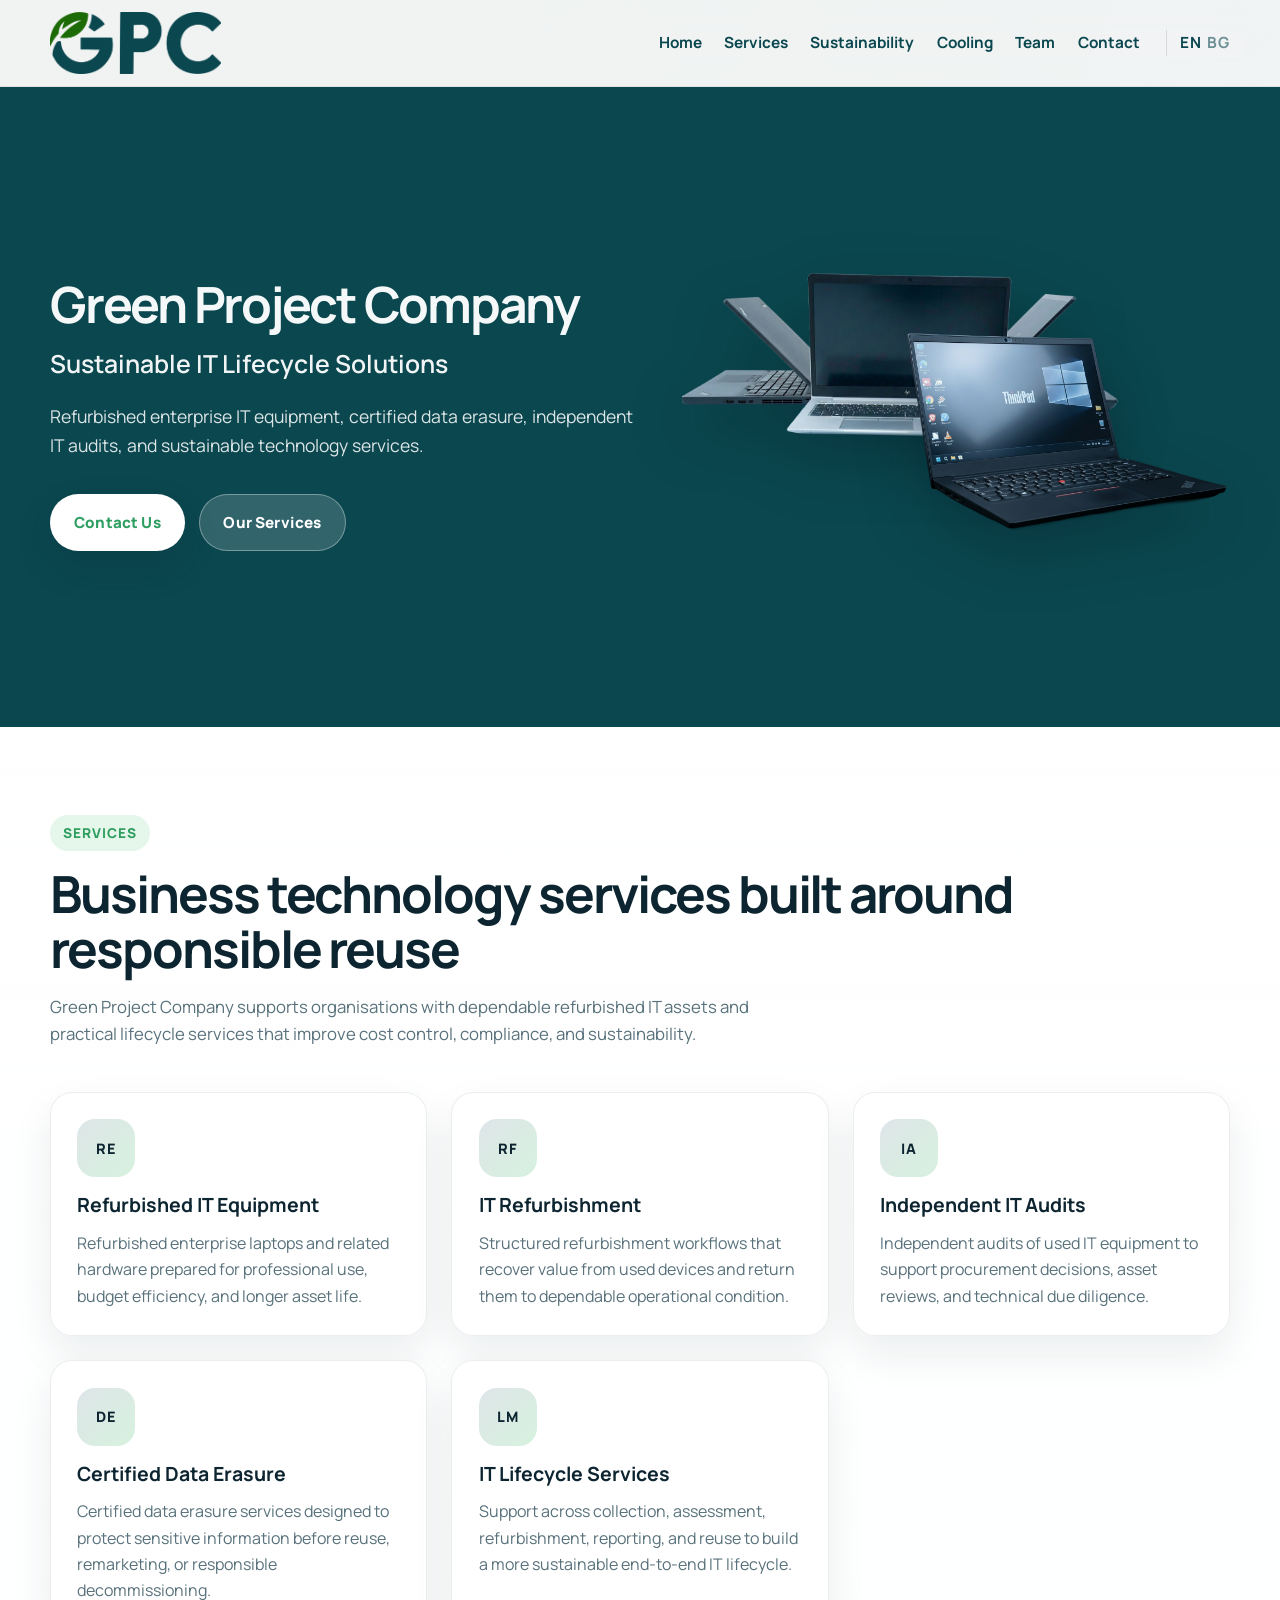
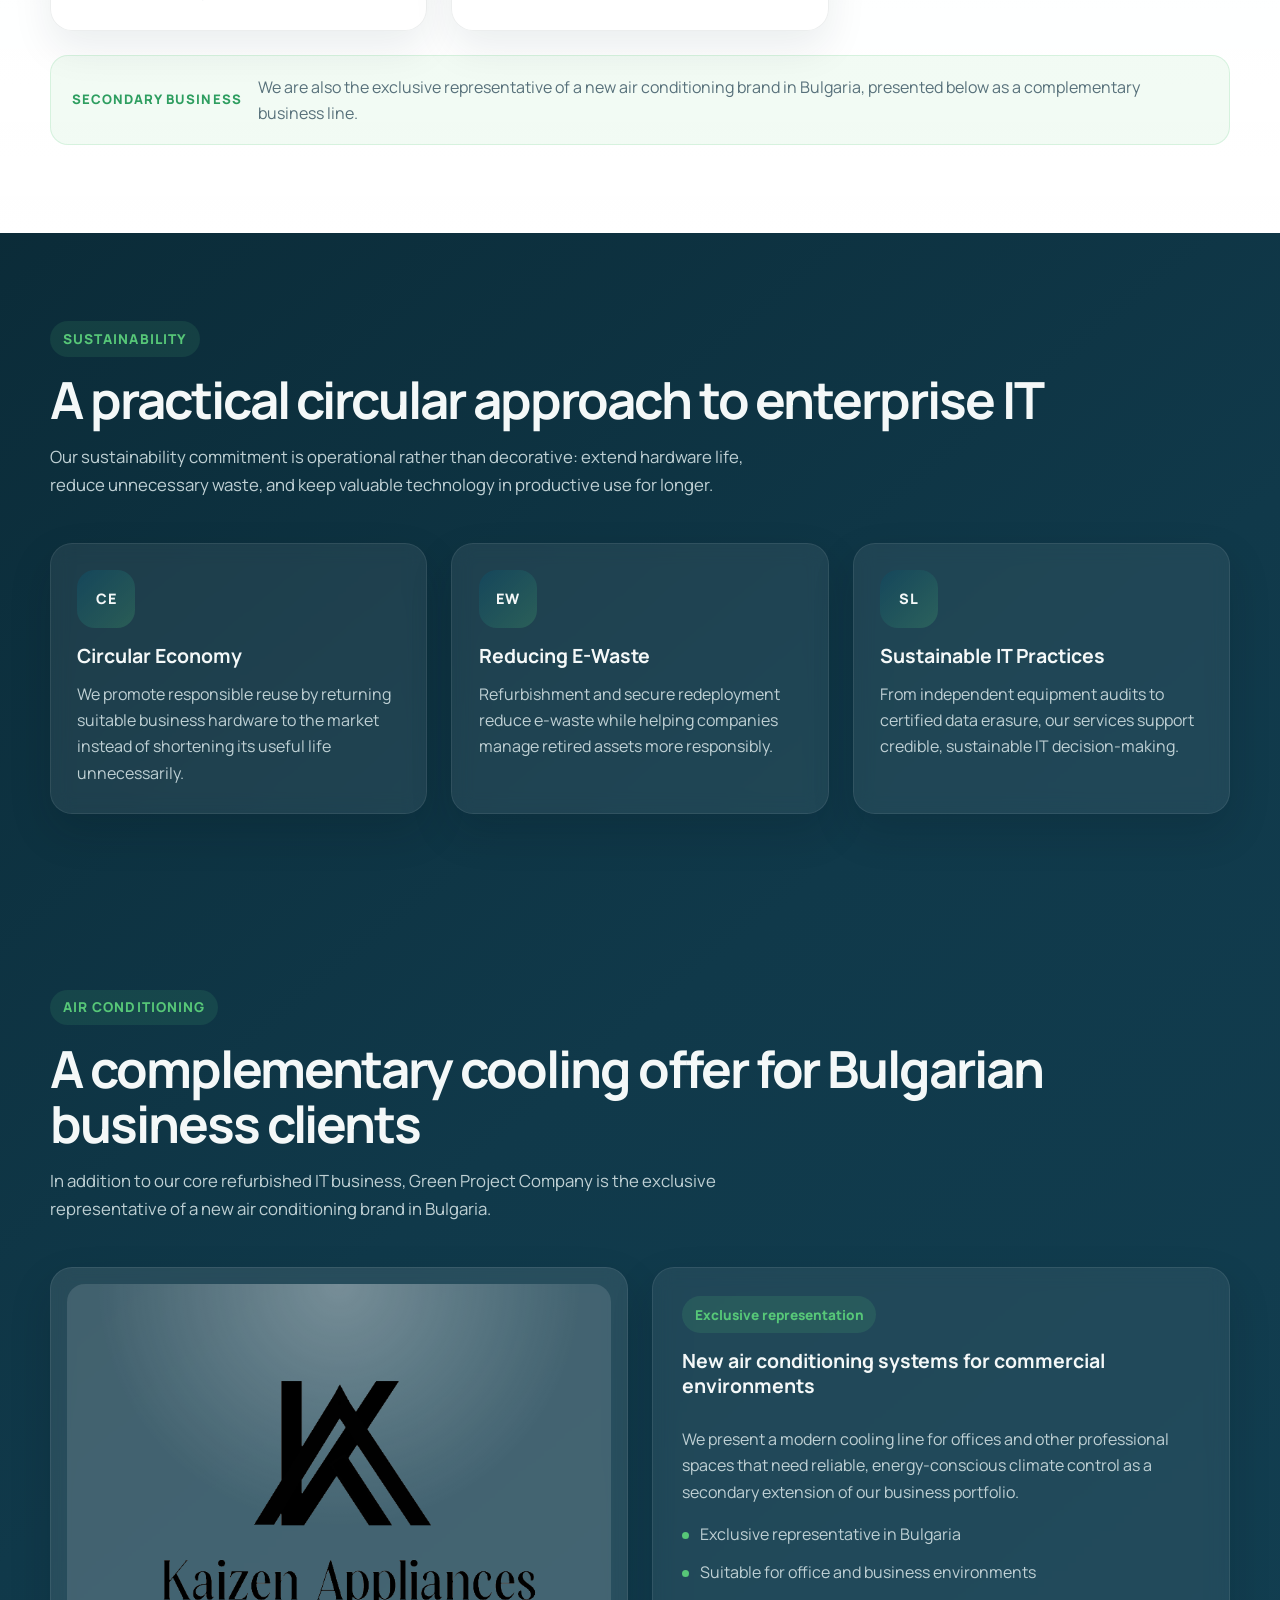
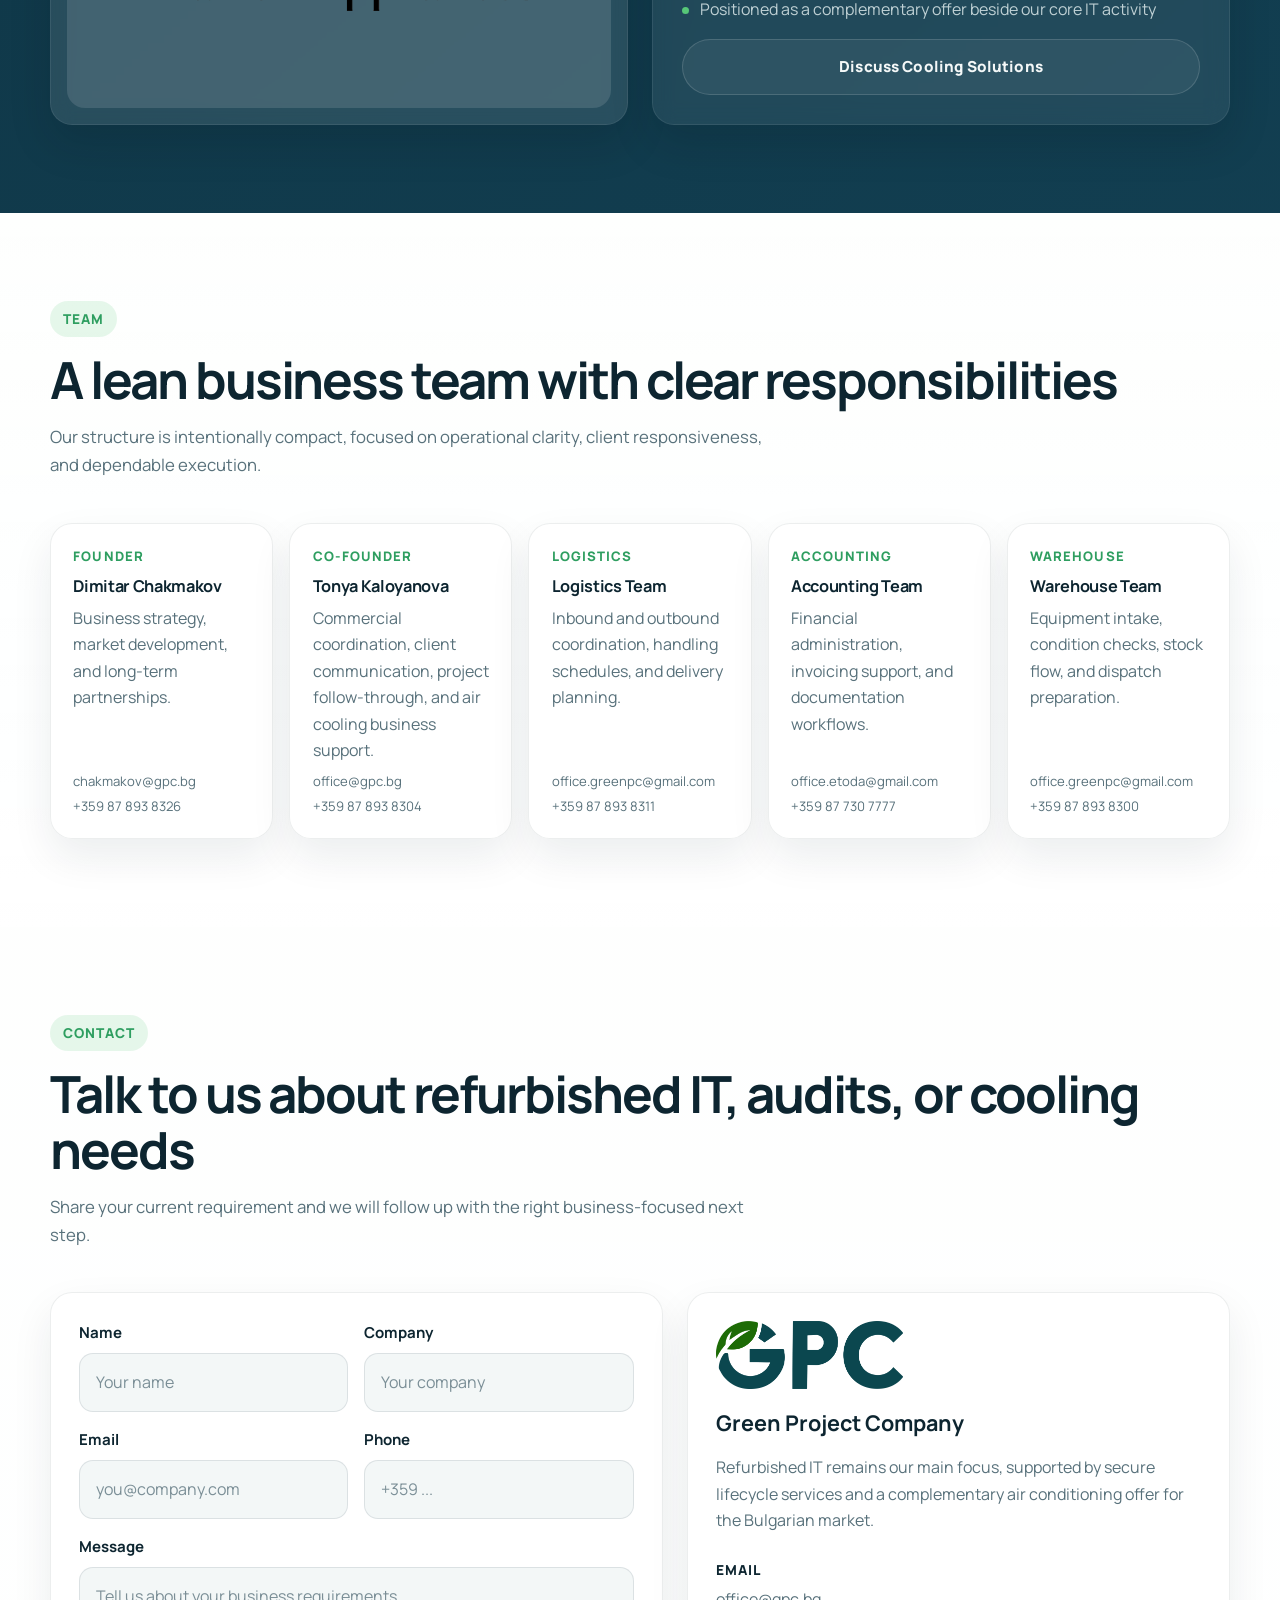
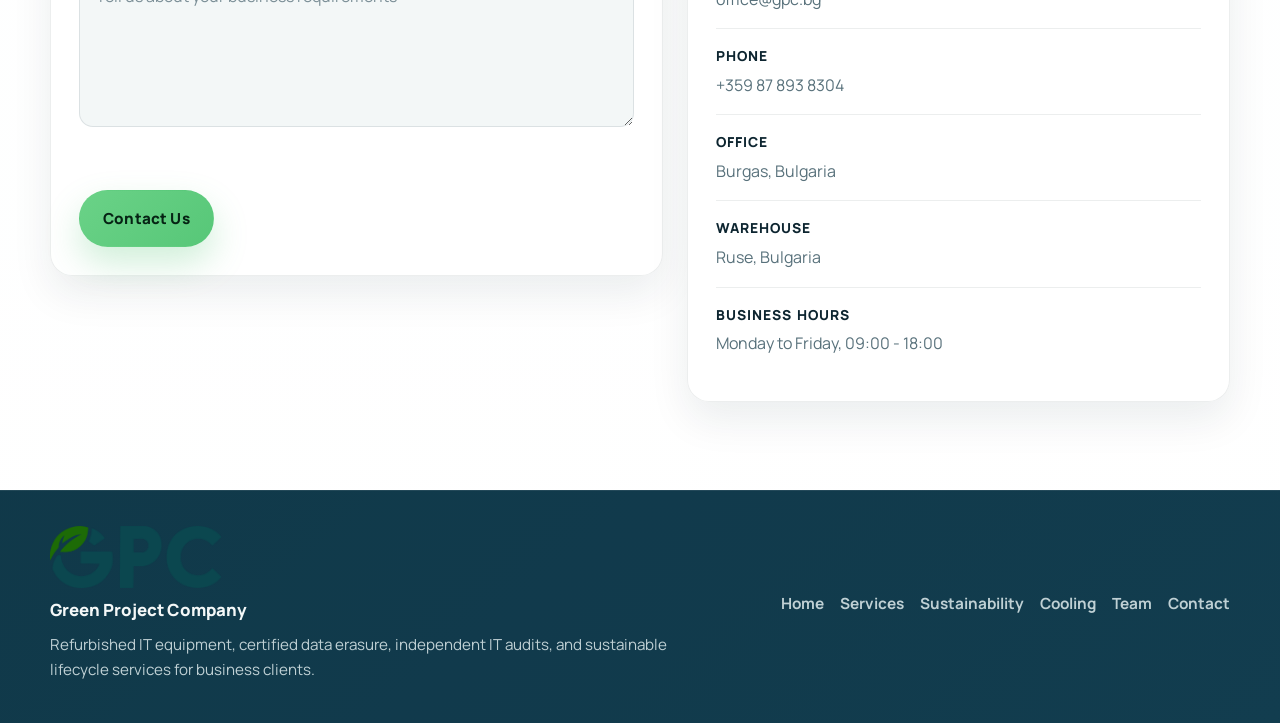
==== commit 29db4cb7: "Add files via upload" ====
--- a/index.html
+++ b/index.html
@@ -14,10 +14,13 @@
     href="https://fonts.googleapis.com/css2?family=Manrope:wght@400;500;600;700;800&display=swap"
     rel="stylesheet"
   />
+  <link rel="alternate" hreflang="en" href="index.html" />
+  <link rel="alternate" hreflang="bg" href="bg.html" />
+  <link rel="icon" type="image/png" href="img/favicon.png" />
   <link rel="stylesheet" href="styles.css" />
 </head>
 <body>
-  <header class="site-header" id="home">
+  <header class="site-header">
     <div class="container header-inner">
       <a href="#home" class="logo" aria-label="Green Project Company home">
         <img src="img/final-logo-png-transparent.png" alt="Green Project Company logo" />
@@ -40,12 +43,16 @@
         <a href="#cooling">Cooling</a>
         <a href="#team">Team</a>
         <a href="#contact">Contact</a>
+        <div class="lang-switch" aria-label="Language switcher">
+          <a href="index.html" class="lang-link is-active" aria-current="page">EN</a>
+          <a href="bg.html" class="lang-link">BG</a>
+        </div>
       </nav>
     </div>
   </header>
 
   <main>
-    <section class="hero section" aria-labelledby="hero-title">
+    <section class="hero section" id="home" aria-labelledby="hero-title">
       <div class="container hero-grid">
         <div class="hero-copy fade-in">
           <h1 id="hero-title">Green Project Company</h1>
@@ -67,10 +74,6 @@
           </div>
           <div class="hero-card two">
             <img src="img/Lenovo E14.png" alt="" />
-          </div>
-          <div class="hero-badge">
-            <strong>Main focus: refurbished IT</strong>
-            <p>Enterprise equipment, secure erasure, audits, and lifecycle services for business clients.</p>
           </div>
         </div>
       </div>
@@ -302,7 +305,13 @@
         </div>
 
         <div class="contact-grid">
-          <form class="contact-form fade-in">
+          <form
+            class="contact-form fade-in"
+            id="contact-form"
+            data-sending="Sending..."
+            data-error="Something went wrong. Please try again."
+            novalidate
+          >
             <div class="form-row">
               <div class="form-group">
                 <label for="name">Name</label>
@@ -337,6 +346,14 @@
               ></textarea>
             </div>
 
+            <input type="hidden" name="lang" value="en" />
+
+            <div class="visually-hidden" aria-hidden="true">
+              <label for="website">Website</label>
+              <input type="text" id="website" name="website" tabindex="-1" autocomplete="off" />
+            </div>
+
+            <p class="form-status" id="form-status" role="status" aria-live="polite"></p>
             <button type="submit" class="btn">Contact Us</button>
           </form>
 
--- a/styles.css
+++ b/styles.css
@@ -151,16 +151,16 @@
   position: sticky;
   top: 0;
   z-index: 1000;
-  background: rgba(4, 25, 32, 0.52);
+  background: rgba(255, 255, 255, 0.94);
   backdrop-filter: blur(16px);
-  border-bottom: 1px solid rgba(255, 255, 255, 0.08);
+  border-bottom: 1px solid rgba(13, 37, 48, 0.08);
   transition: background var(--transition), box-shadow var(--transition), border-color var(--transition);
 }
 
 .site-header.scrolled {
-  background: rgba(4, 25, 32, 0.92);
-  border-color: rgba(255, 255, 255, 0.12);
-  box-shadow: 0 16px 34px rgba(1, 10, 14, 0.22);
+  background: rgba(255, 255, 255, 0.98);
+  border-color: rgba(13, 37, 48, 0.1);
+  box-shadow: 0 16px 34px rgba(13, 37, 48, 0.12);
 }
 
 .header-inner {
@@ -196,7 +196,12 @@
   transition: color var(--transition), opacity var(--transition);
 }
 
-.nav a,
+.nav a {
+  color: #0b474f;
+  font-size: 0.96rem;
+  font-weight: 700;
+}
+
 .footer-nav a {
   color: var(--text-soft);
   font-size: 0.96rem;
@@ -204,10 +209,41 @@
 }
 
 .nav a:hover,
-.nav a:focus,
+.nav a:focus {
+  color: #0f5f6a;
+}
+
 .footer-nav a:hover,
 .footer-nav a:focus {
   color: var(--text-main);
+}
+
+.lang-switch {
+  display: inline-flex;
+  align-items: center;
+  gap: 0.35rem;
+  margin-left: 0.25rem;
+  padding-left: 0.8rem;
+  border-left: 1px solid rgba(13, 37, 48, 0.12);
+}
+
+.lang-link {
+  color: #0b474f;
+  font-size: 0.82rem;
+  font-weight: 800;
+  letter-spacing: 0.06em;
+  opacity: 0.58;
+  text-transform: uppercase;
+}
+
+.lang-link.is-active {
+  opacity: 1;
+}
+
+.lang-link:hover,
+.lang-link:focus {
+  color: #0f5f6a;
+  opacity: 1;
 }
 
 .menu-toggle {
@@ -216,7 +252,7 @@
   height: 46px;
   border: 0;
   border-radius: 14px;
-  background: rgba(255, 255, 255, 0.08);
+  background: rgba(87, 199, 120, 0.12);
   cursor: pointer;
   align-items: center;
   justify-content: center;
@@ -231,7 +267,7 @@
   width: 22px;
   height: 2px;
   border-radius: 999px;
-  background: var(--text-main);
+  background: #0b474f;
   transition: transform var(--transition), opacity var(--transition);
 }
 
@@ -257,6 +293,7 @@
 
 .hero {
   padding: 5.5rem 0 4.5rem;
+  background: #0b474f;
 }
 
 .hero-grid {
@@ -267,14 +304,15 @@
 }
 
 .hero-copy h1 {
-  font-size: clamp(2.9rem, 5.2vw, 4.8rem);
-  line-height: 0.97;
-  letter-spacing: -0.06em;
+  font-size: clamp(2.2rem, 3.9vw, 3.95rem);
+  line-height: 1.02;
+  letter-spacing: -0.045em;
   margin-bottom: 0.9rem;
+  white-space: nowrap;
 }
 
 .hero-tagline {
-  color: var(--text-main);
+  color: rgba(255, 255, 255, 0.94);
   font-size: clamp(1.2rem, 2vw, 1.55rem);
   font-weight: 600;
   margin-bottom: 1.05rem;
@@ -282,7 +320,7 @@
 
 .hero-description {
   max-width: 590px;
-  color: var(--text-soft);
+  color: rgba(255, 255, 255, 0.86);
   font-size: 1.1rem;
   margin-bottom: 2.15rem;
 }
@@ -291,6 +329,30 @@
   display: flex;
   flex-wrap: wrap;
   gap: 0.9rem;
+}
+
+.hero .btn {
+  background: #ffffff;
+  color: var(--accent-strong);
+  box-shadow: 0 16px 34px rgba(13, 37, 48, 0.18);
+}
+
+.hero .btn:hover,
+.hero .btn:focus {
+  box-shadow: 0 20px 38px rgba(13, 37, 48, 0.22);
+}
+
+.hero .btn-secondary {
+  background: rgba(255, 255, 255, 0.16);
+  color: #ffffff;
+  border-color: rgba(255, 255, 255, 0.34);
+  box-shadow: none;
+}
+
+.hero .btn-secondary:hover,
+.hero .btn-secondary:focus {
+  background: rgba(255, 255, 255, 0.22);
+  box-shadow: 0 16px 32px rgba(13, 37, 48, 0.16);
 }
 
 .btn {
@@ -369,30 +431,6 @@
   animation-delay: 1.1s;
 }
 
-.hero-badge {
-  position: absolute;
-  right: 8%;
-  bottom: -10px;
-  max-width: 250px;
-  padding: 1.1rem 1.2rem;
-  border-radius: 22px;
-  background: rgba(4, 25, 32, 0.94);
-  border: 1px solid rgba(255, 255, 255, 0.1);
-  box-shadow: var(--shadow-strong);
-}
-
-.hero-badge strong {
-  display: block;
-  margin-bottom: 0.4rem;
-  color: var(--accent);
-  font-size: 0.95rem;
-}
-
-.hero-badge p {
-  color: var(--text-soft);
-  font-size: 0.94rem;
-}
-
 .mission-grid,
 .services-grid,
 .team-grid,
@@ -413,6 +451,7 @@
 
 .team-grid {
   grid-template-columns: repeat(5, minmax(0, 1fr));
+  gap: 1rem;
 }
 
 .products-grid {
@@ -520,12 +559,17 @@
 .team-card {
   display: flex;
   flex-direction: column;
-  justify-content: space-between;
-  gap: 0.9rem;
+  justify-content: flex-start;
+  align-items: flex-start;
+  gap: 0.55rem;
   min-height: 100%;
+  text-align: left;
+  padding: 1.4rem;
 }
 
 .team-role {
+  display: block;
+  width: 100%;
   color: var(--accent-strong);
   font-size: 0.82rem;
   font-weight: 800;
@@ -533,14 +577,37 @@
   text-transform: uppercase;
 }
 
+.team-card h3,
+.team-card p,
+.team-contact {
+  width: 100%;
+}
+
+.team-card h3 {
+  margin-bottom: 0;
+  font-size: 1.02rem;
+  line-height: 1.2;
+  letter-spacing: -0.02em;
+  white-space: nowrap;
+}
+
+.team-card p {
+  margin-bottom: 0;
+}
+
 .team-contact {
   display: grid;
   gap: 0.35rem;
+  margin-top: auto;
+  justify-items: start;
 }
 
 .team-contact a {
   color: var(--text-muted);
-  font-size: 0.95rem;
+  font-size: 0.82rem;
+  line-height: 1.45;
+  overflow-wrap: anywhere;
+  word-break: break-word;
 }
 
 .team-contact a:hover,
@@ -562,6 +629,16 @@
   background:
     radial-gradient(circle at top, rgba(255, 255, 255, 0.16), transparent 48%),
     rgba(255, 255, 255, 0.03);
+}
+
+#cooling .product-card {
+  background: rgba(255, 255, 255, 0.1);
+}
+
+#cooling .product-card img {
+  background:
+    radial-gradient(circle at top, rgba(255, 255, 255, 0.28), transparent 48%),
+    rgba(255, 255, 255, 0.12);
 }
 
 .cooling-card {
@@ -619,6 +696,18 @@
 
 .form-group {
   margin-bottom: 1rem;
+}
+
+.visually-hidden {
+  position: absolute;
+  width: 1px;
+  height: 1px;
+  padding: 0;
+  margin: -1px;
+  overflow: hidden;
+  clip: rect(0, 0, 0, 0);
+  white-space: nowrap;
+  border: 0;
 }
 
 label {
@@ -675,6 +764,27 @@
   resize: vertical;
 }
 
+.form-status {
+  min-height: 1.5rem;
+  margin: 0.2rem 0 1rem;
+  font-size: 0.95rem;
+  font-weight: 700;
+}
+
+.form-status.is-success {
+  color: var(--accent-strong);
+}
+
+.form-status.is-error {
+  color: #c94d5b;
+}
+
+.contact-form button[disabled] {
+  cursor: wait;
+  opacity: 0.82;
+  transform: none;
+}
+
 .contact-logo {
   margin-bottom: 1rem;
 }
@@ -791,10 +901,6 @@
 
   .hero-card.two {
     inset: 17% 0 4% 34%;
-  }
-
-  .hero-badge {
-    right: 6%;
   }
 
   .footer-nav {
@@ -826,8 +932,8 @@
     align-items: flex-start;
     gap: 0.95rem;
     padding: 1.15rem;
-    background: rgba(4, 25, 32, 0.97);
-    border: 1px solid rgba(255, 255, 255, 0.08);
+    background: rgba(255, 255, 255, 0.98);
+    border: 1px solid rgba(13, 37, 48, 0.08);
     border-radius: 22px;
     box-shadow: var(--shadow-strong);
     opacity: 0;
@@ -836,6 +942,13 @@
     transition: opacity var(--transition), transform var(--transition);
   }
 
+  .lang-switch {
+    margin-left: 0;
+    padding-left: 0;
+    border-left: 0;
+    padding-top: 0.2rem;
+  }
+
   .nav.open {
     opacity: 1;
     pointer-events: auto;
@@ -866,11 +979,6 @@
   .hero-card.two {
     inset: 21% 0 0 30%;
   }
-
-  .hero-badge {
-    right: 4%;
-    bottom: -8px;
-  }
 }
 
 @media (max-width: 560px) {
@@ -883,7 +991,7 @@
   }
 
   .hero-copy h1 {
-    font-size: 2.55rem;
+    font-size: 1.75rem;
   }
 
   .hero-tagline {
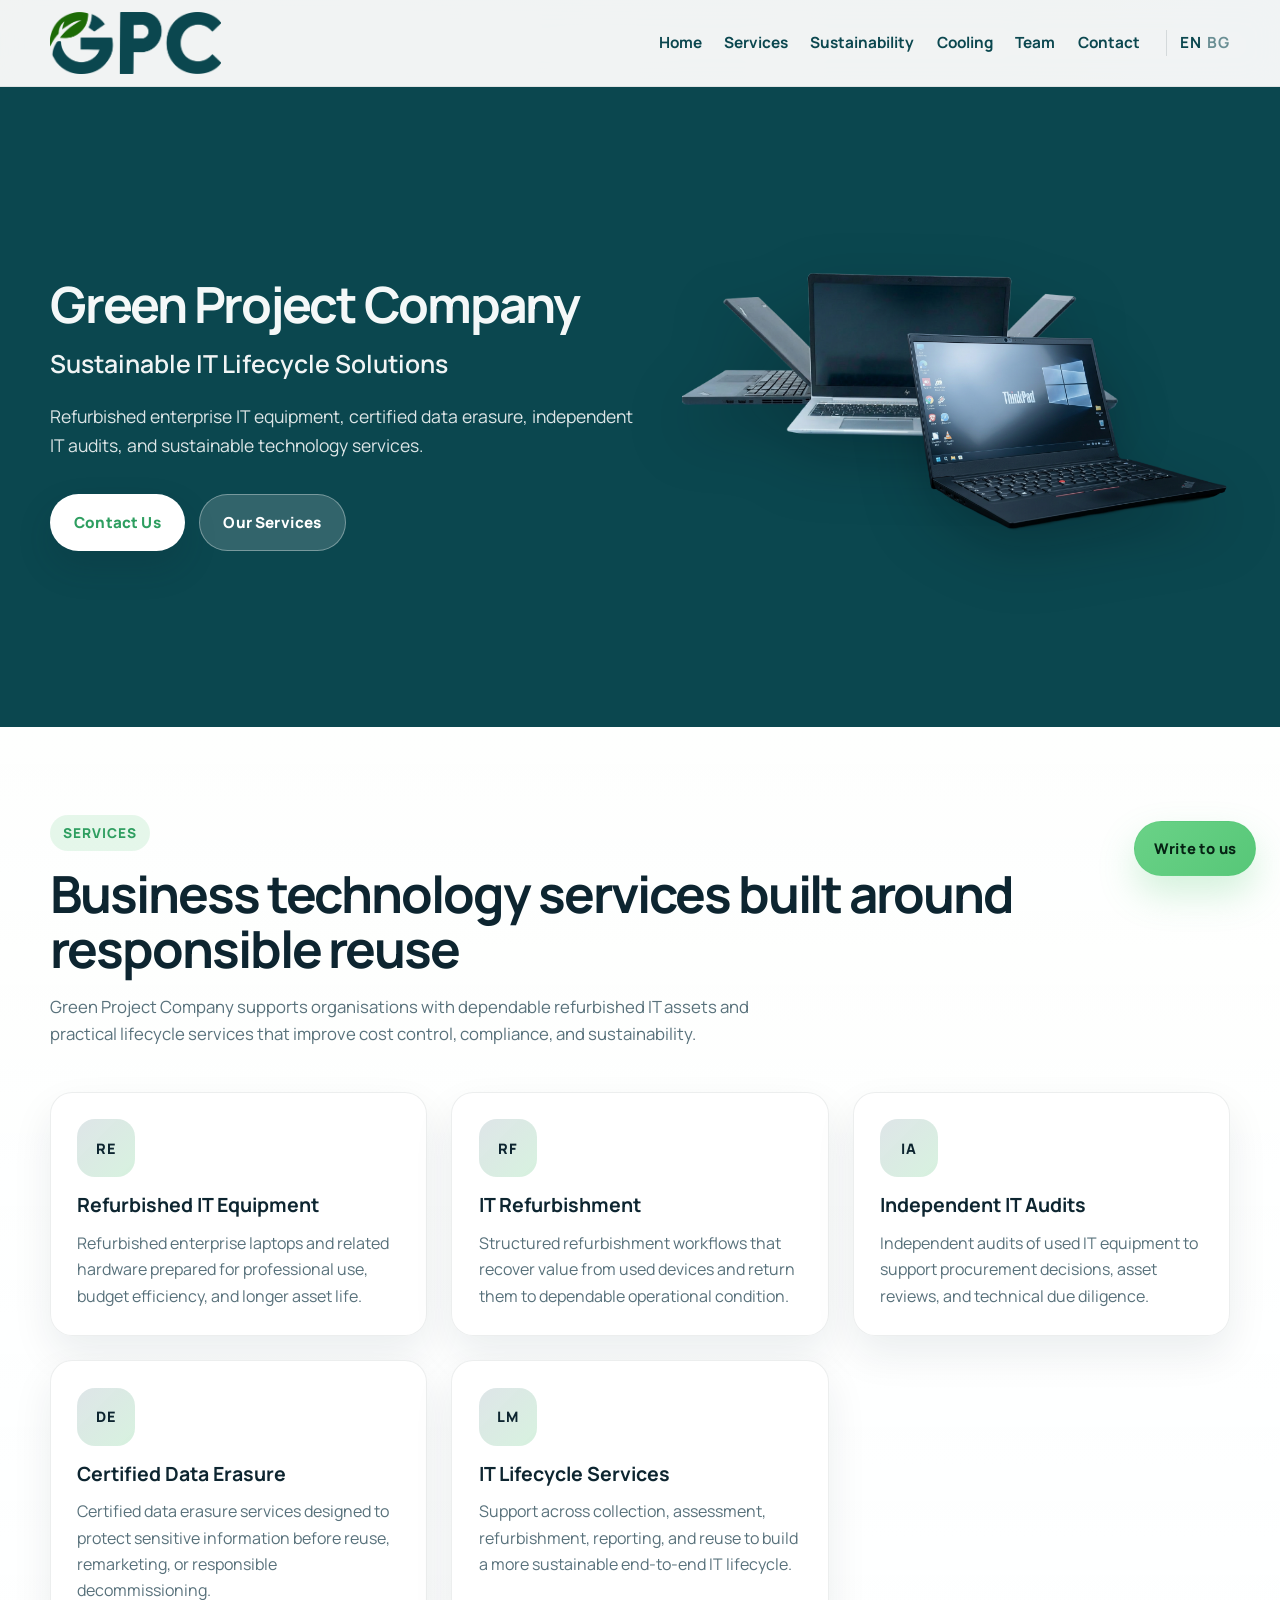
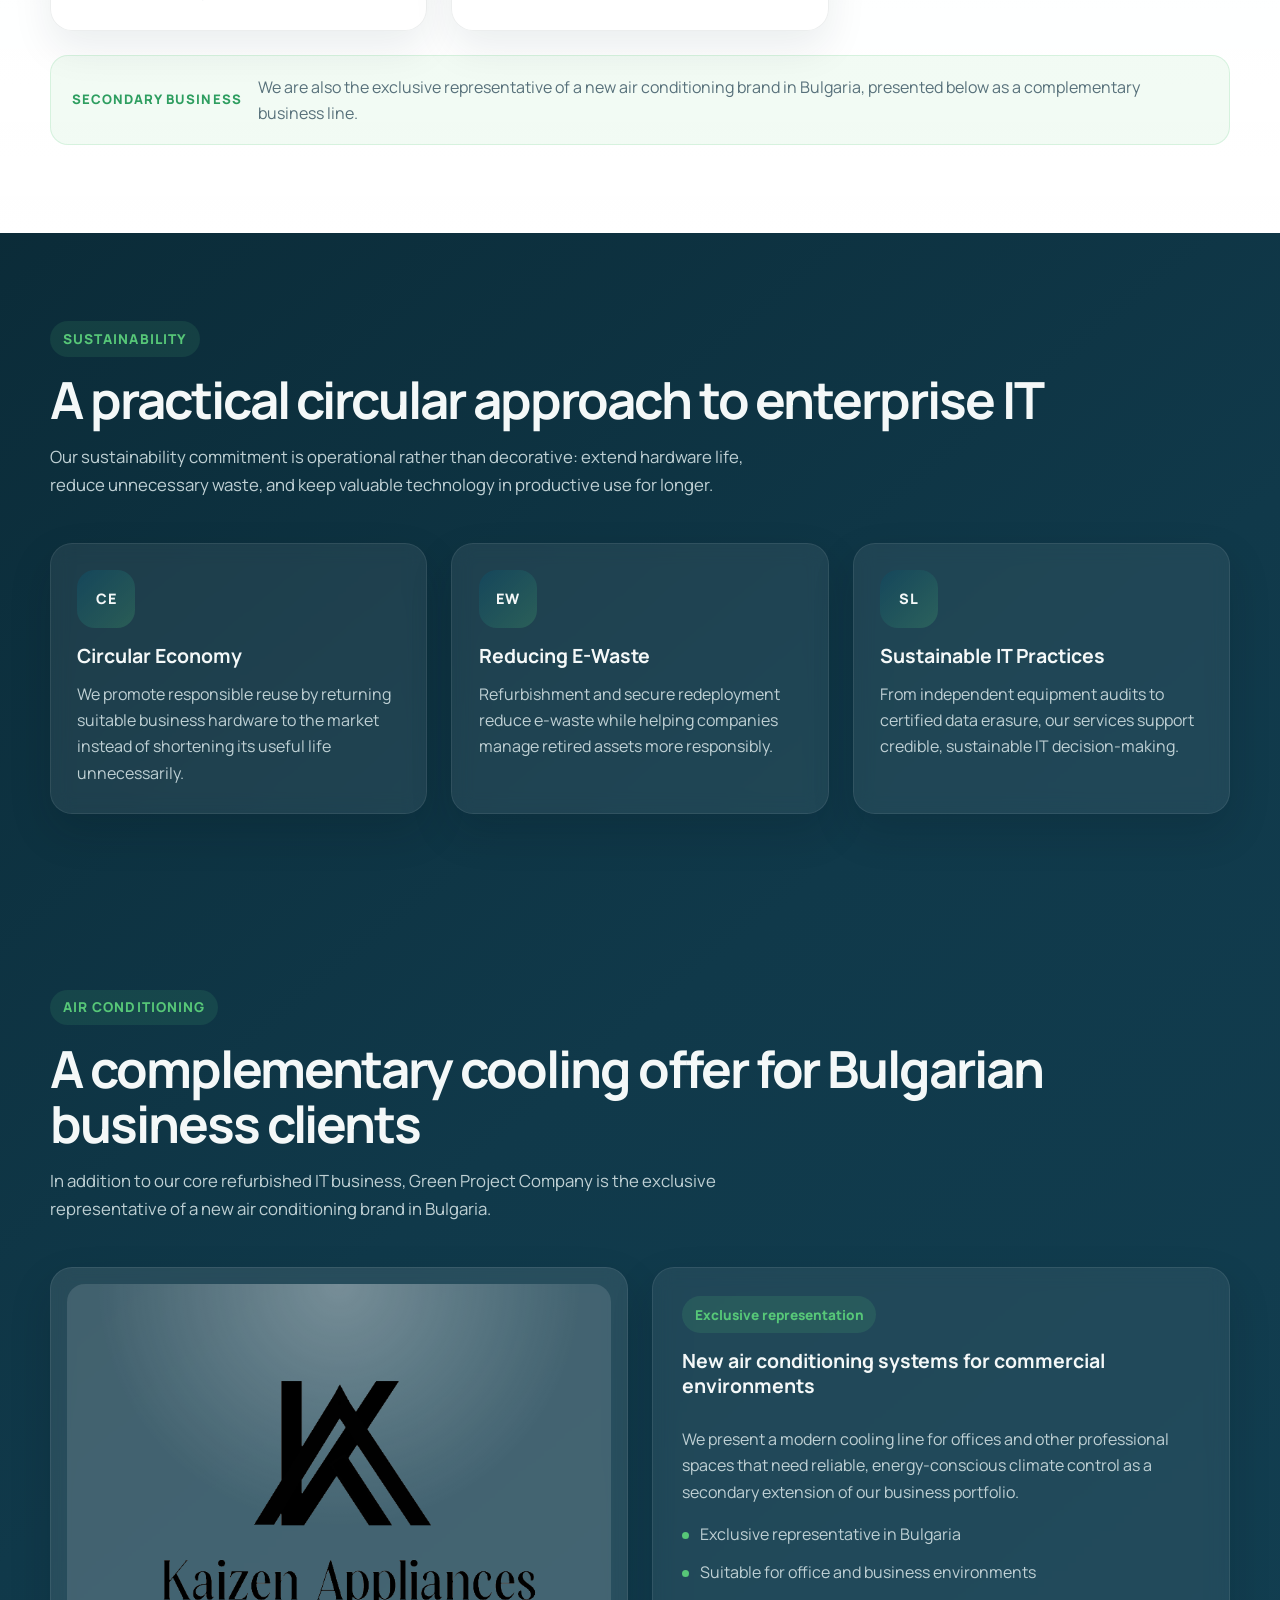
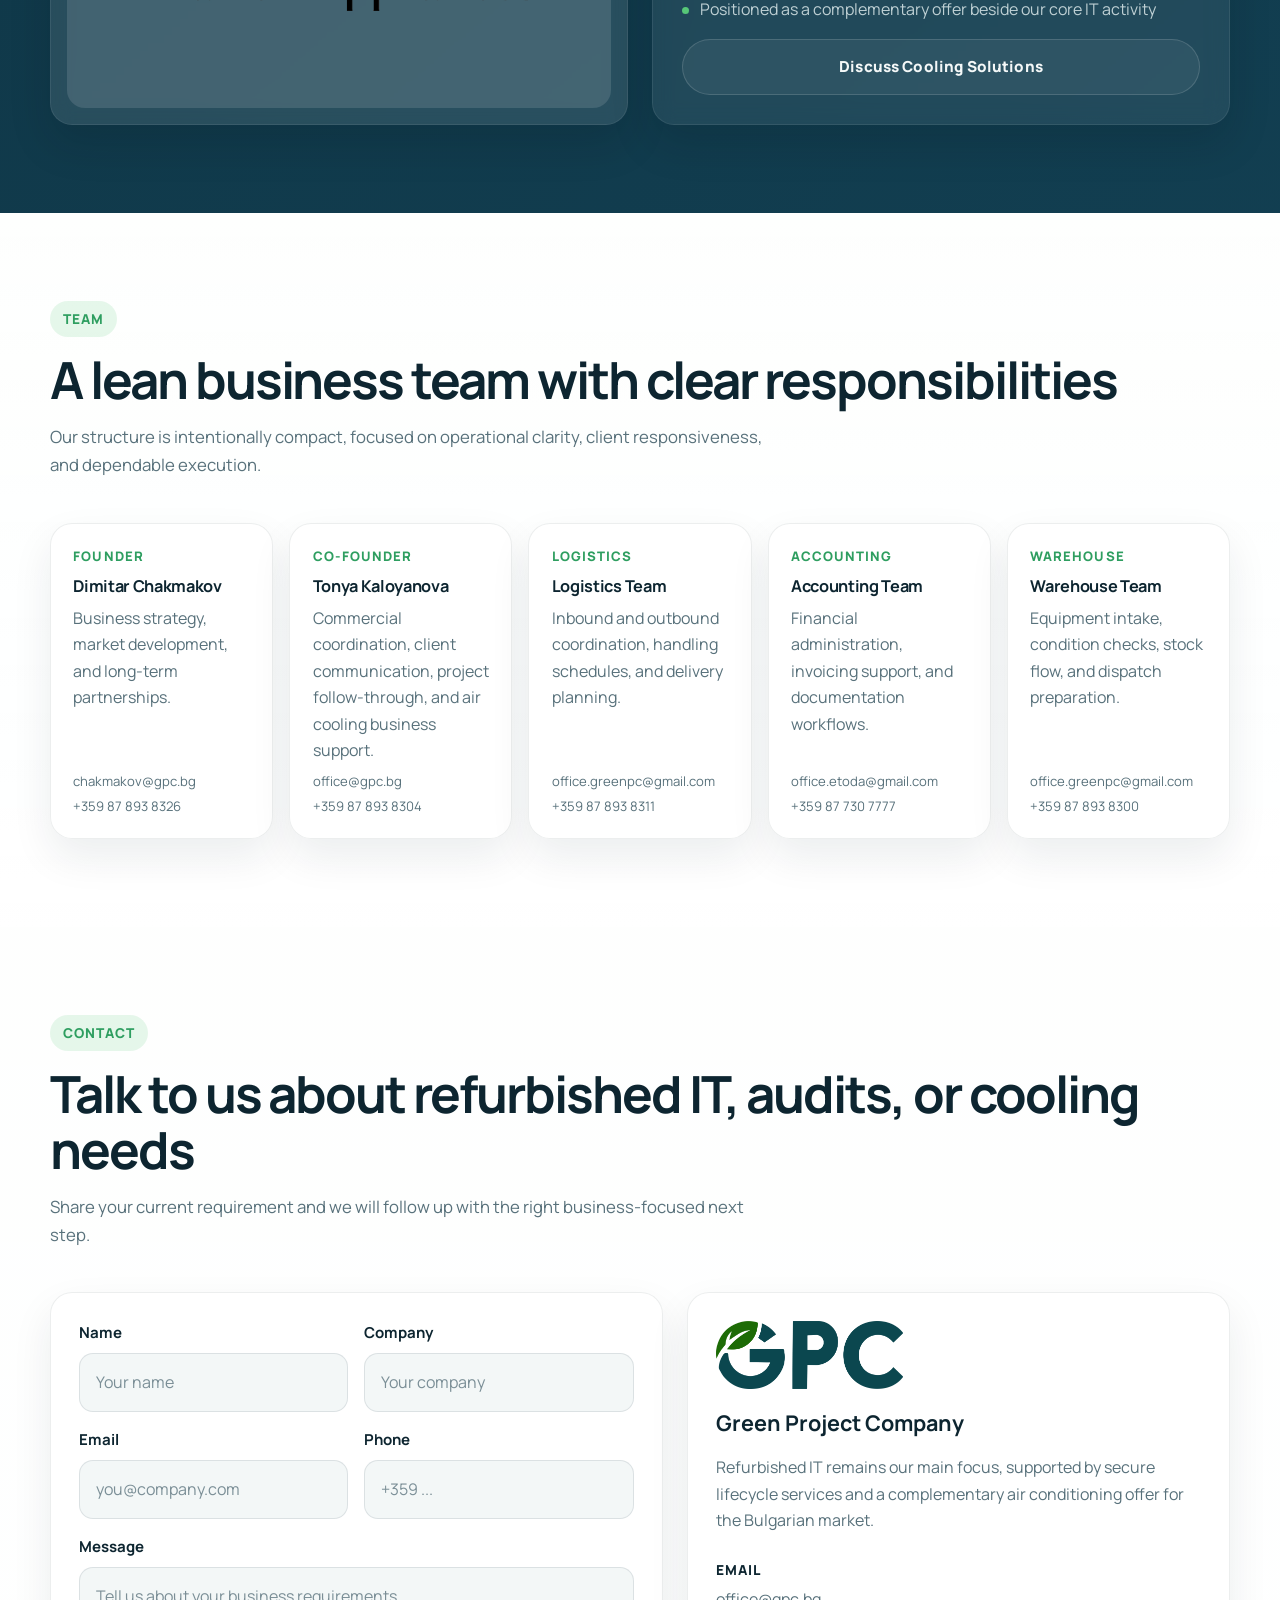
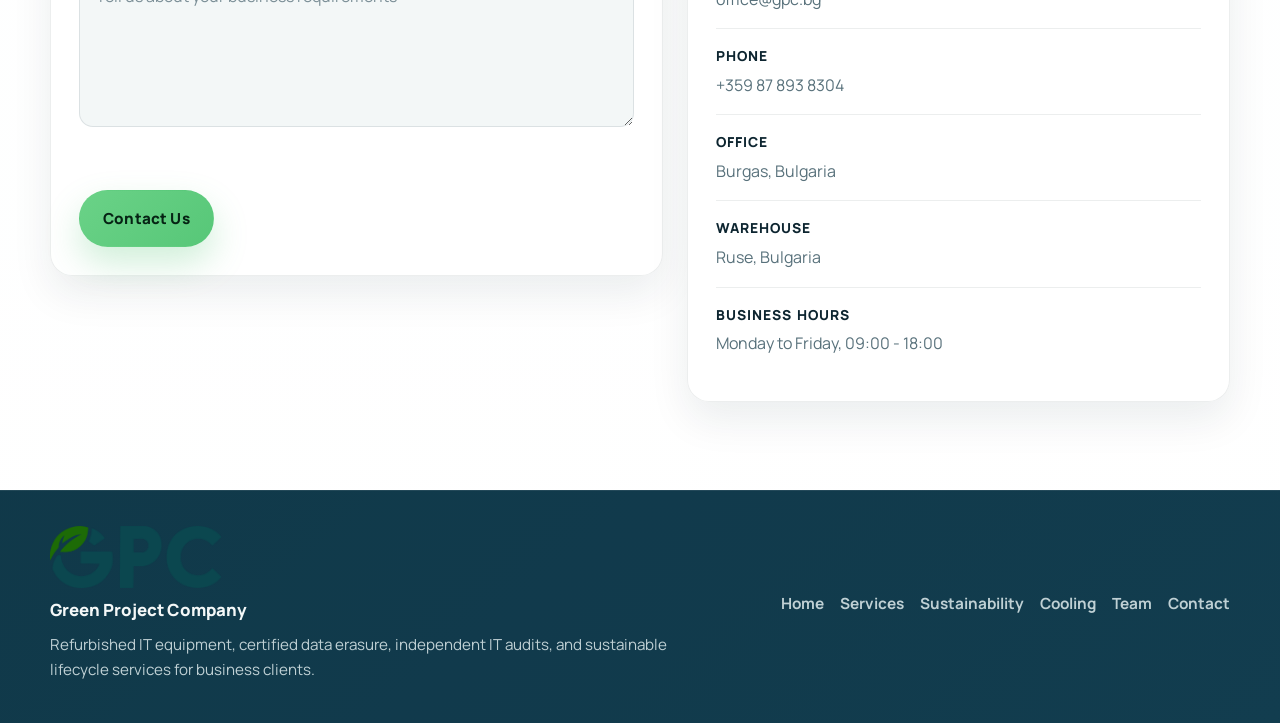
==== commit b6a81acc: "Add files via upload" ====
--- a/index.html
+++ b/index.html
@@ -308,6 +308,7 @@
           <form
             class="contact-form fade-in"
             id="contact-form"
+            data-success="Your message has been sent."
             data-sending="Sending..."
             data-error="Something went wrong. Please try again."
             novalidate
@@ -422,6 +423,15 @@
     </div>
   </footer>
 
+  <a
+    href="#contact"
+    class="contact-bubble"
+    data-contact-bubble
+    aria-label="Write to us"
+  >
+    Write to us
+  </a>
+
   <script src="script.js"></script>
 </body>
 </html>
--- a/styles.css
+++ b/styles.css
@@ -853,6 +853,58 @@
   flex-wrap: wrap;
 }
 
+.contact-bubble {
+  position: fixed;
+  right: 1.5rem;
+  bottom: 1.5rem;
+  z-index: 980;
+  display: inline-flex;
+  align-items: center;
+  justify-content: center;
+  min-height: 54px;
+  padding: 0.9rem 1.2rem;
+  border-radius: 999px;
+  border: 1px solid rgba(87, 199, 120, 0.2);
+  background: linear-gradient(135deg, #6ad287, var(--accent));
+  color: #062314;
+  font-size: 0.92rem;
+  font-weight: 800;
+  letter-spacing: 0.01em;
+  box-shadow: 0 18px 36px rgba(87, 199, 120, 0.26);
+  backdrop-filter: blur(14px);
+  transition:
+    opacity var(--transition),
+    transform var(--transition),
+    box-shadow var(--transition),
+    background var(--transition),
+    color var(--transition);
+}
+
+.contact-bubble:hover {
+  transform: translateY(-2px);
+  background: linear-gradient(135deg, #77d994, var(--accent-hover));
+  color: #062314;
+  box-shadow: 0 22px 40px rgba(87, 199, 120, 0.3);
+}
+
+.contact-bubble:active {
+  transform: translateY(0);
+  background: linear-gradient(135deg, #77d994, var(--accent-hover));
+  color: #062314;
+  box-shadow: 0 14px 28px rgba(87, 199, 120, 0.24);
+}
+
+.contact-bubble:focus-visible {
+  outline: 2px solid rgba(87, 199, 120, 0.32);
+  outline-offset: 3px;
+}
+
+.contact-bubble.is-hidden {
+  opacity: 0;
+  pointer-events: none;
+  transform: translateY(12px);
+}
+
 @keyframes float {
   0%,
   100% {
@@ -979,6 +1031,15 @@
   .hero-card.two {
     inset: 21% 0 0 30%;
   }
+
+  .contact-bubble {
+    right: 1rem;
+    bottom: 1rem;
+    min-height: 48px;
+    padding: 0.8rem 1rem;
+    font-size: 0.86rem;
+    box-shadow: 0 16px 30px rgba(13, 37, 48, 0.16);
+  }
 }
 
 @media (max-width: 560px) {
@@ -1026,6 +1087,14 @@
 
   .product-card img {
     min-height: 250px;
+  }
+
+  .contact-bubble {
+    right: 0.85rem;
+    bottom: 0.85rem;
+    min-height: 44px;
+    padding: 0.72rem 0.95rem;
+    font-size: 0.82rem;
   }
 }
 
